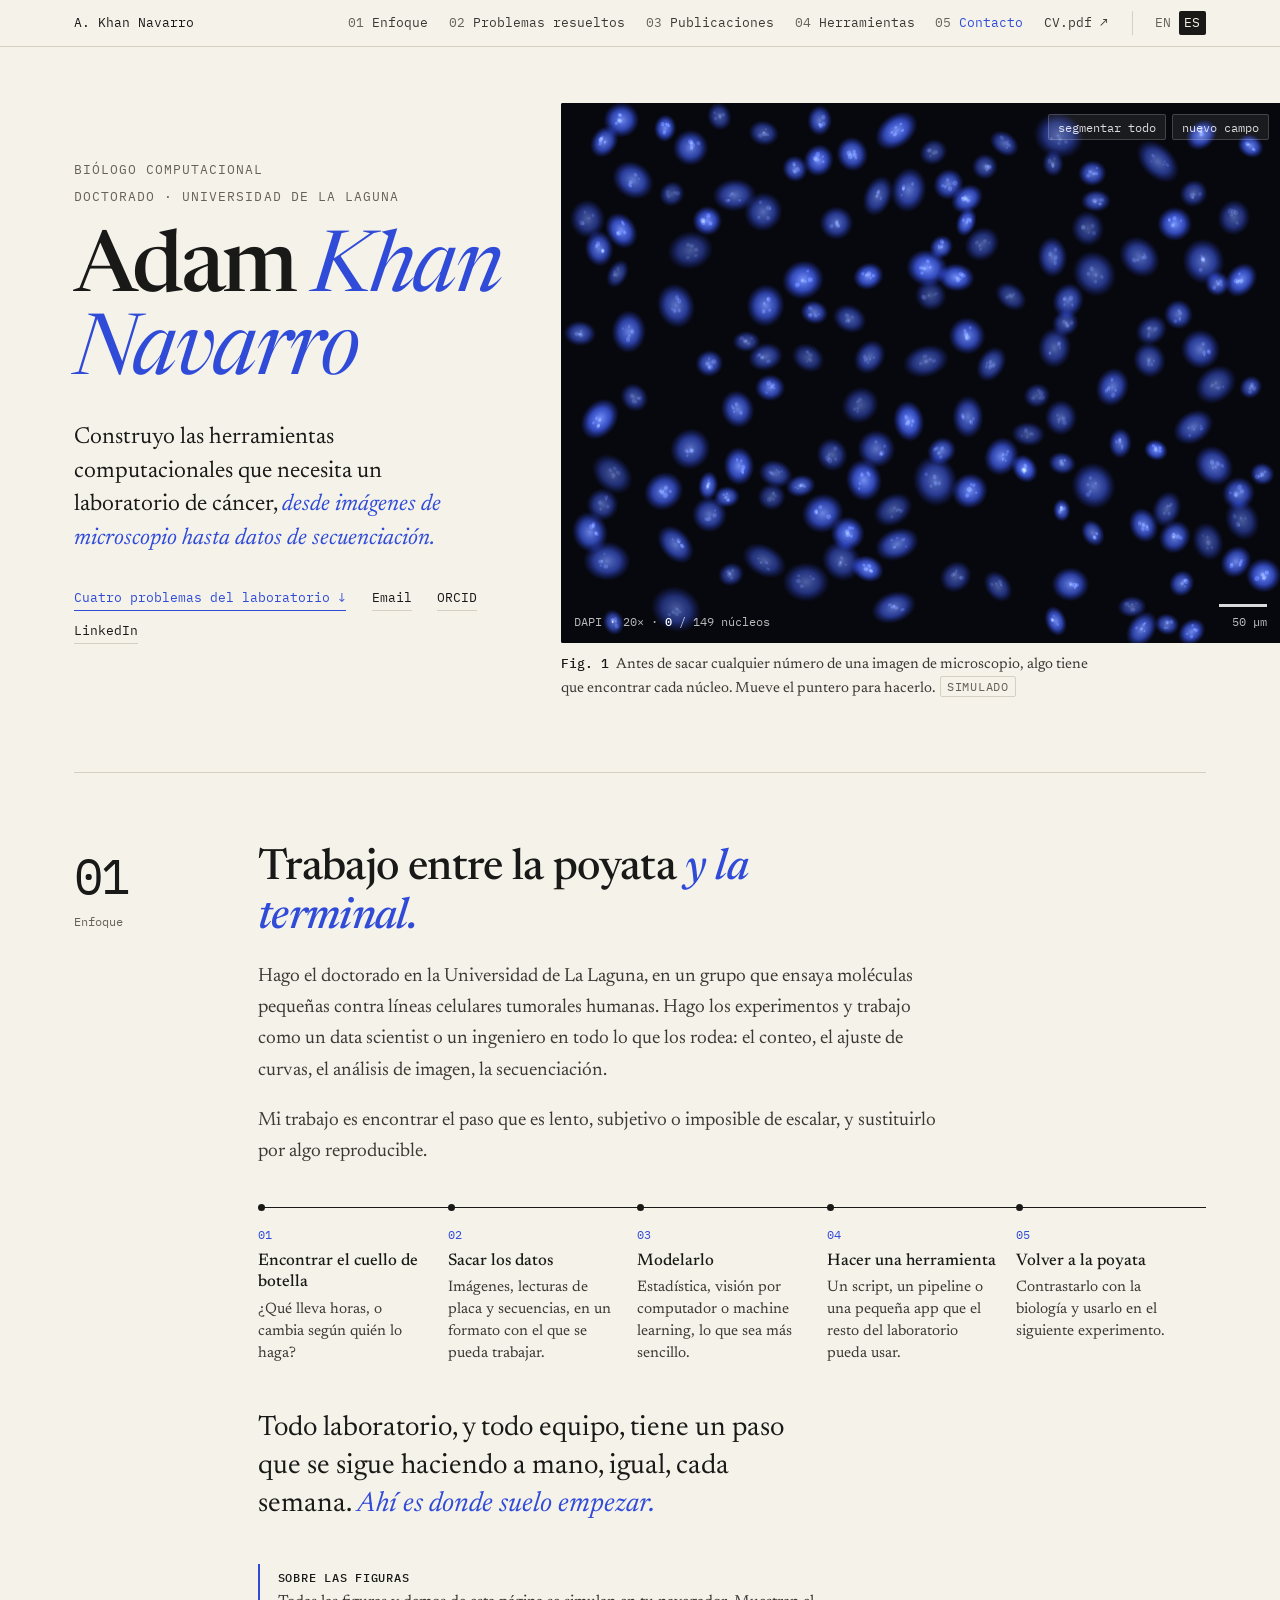
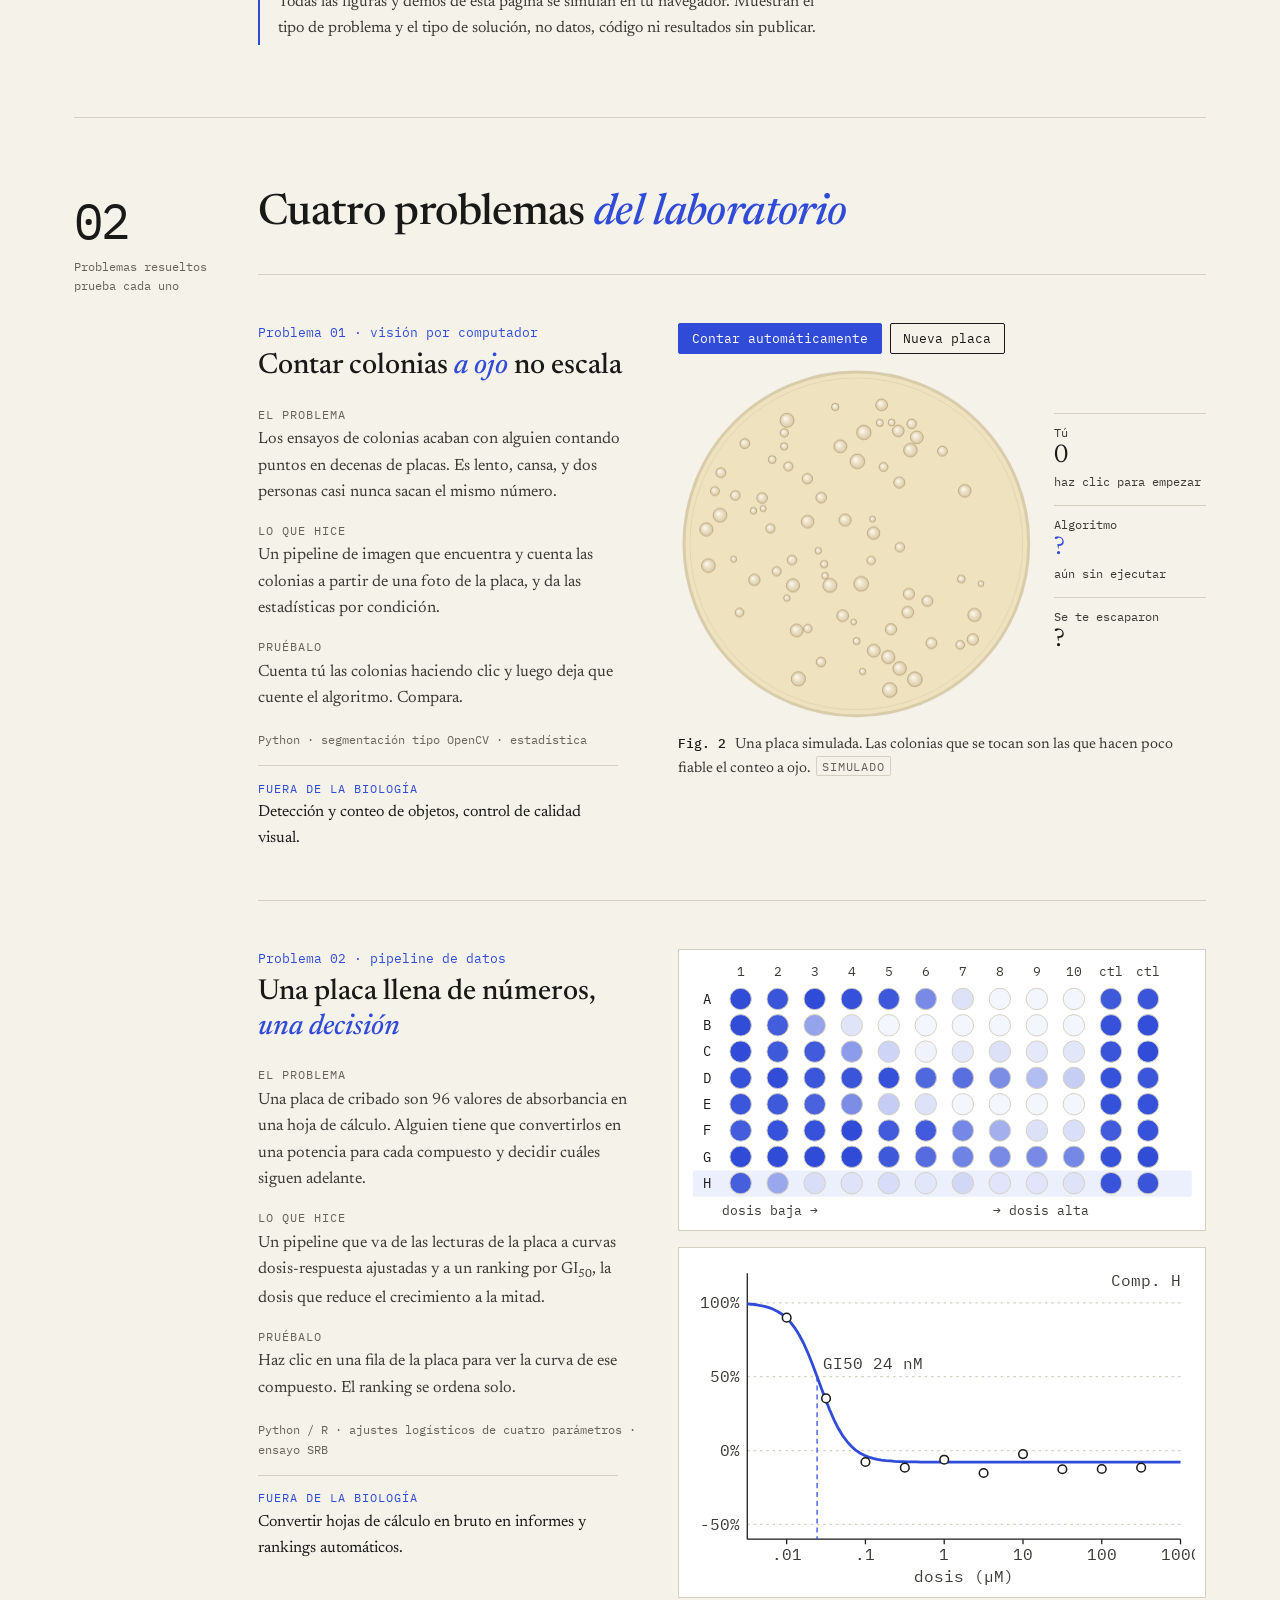
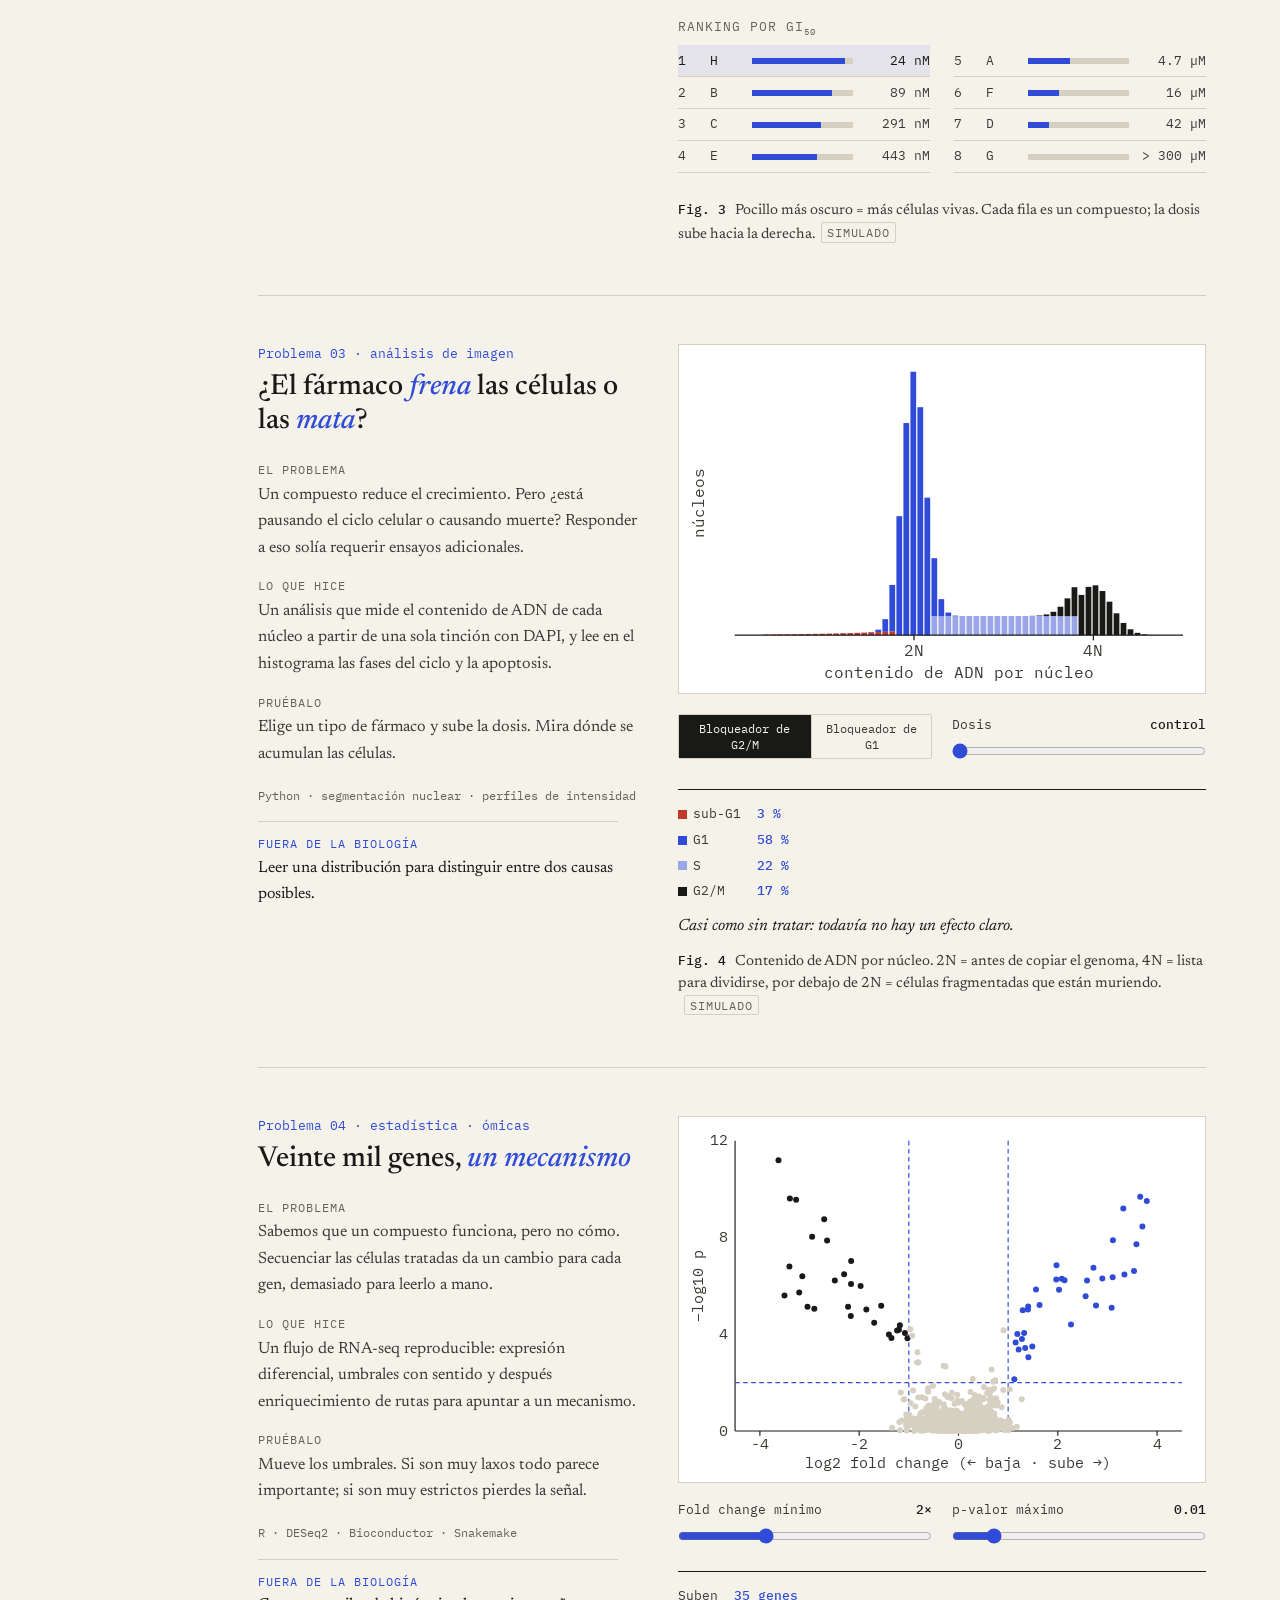
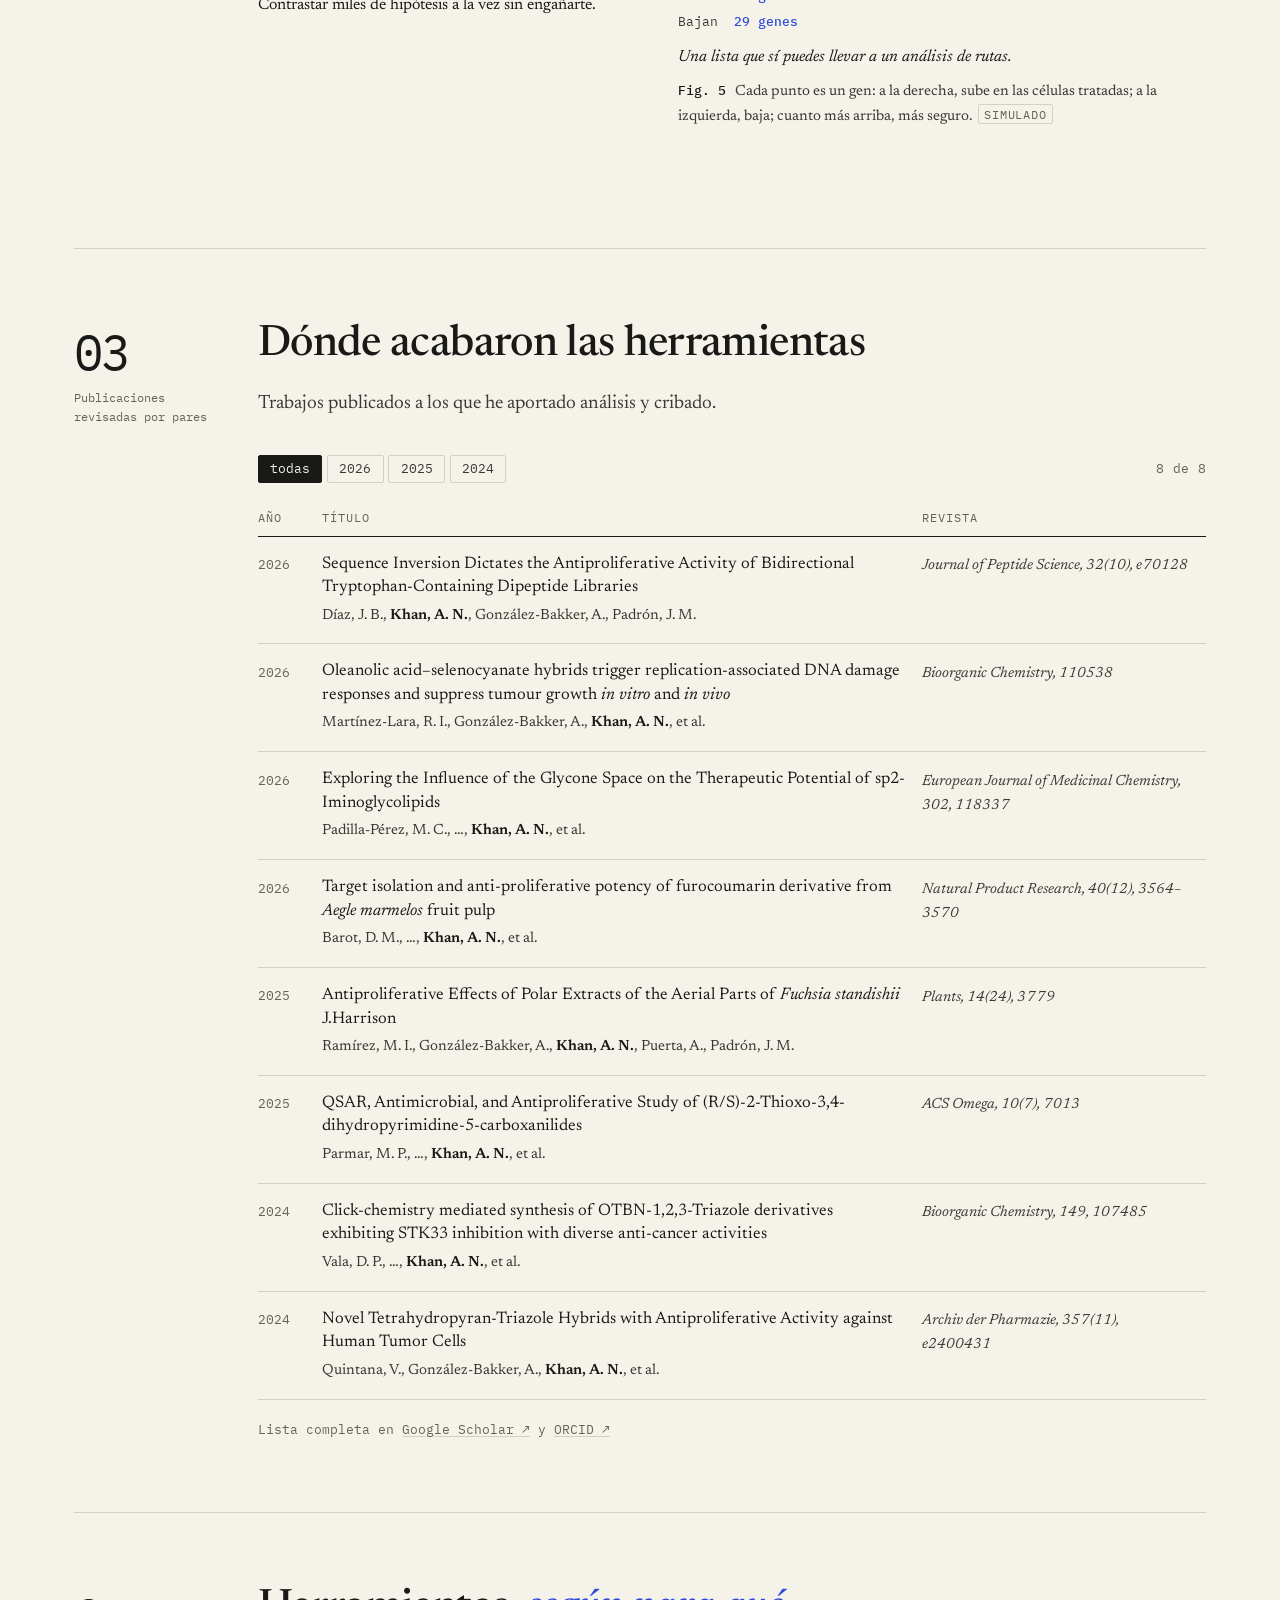
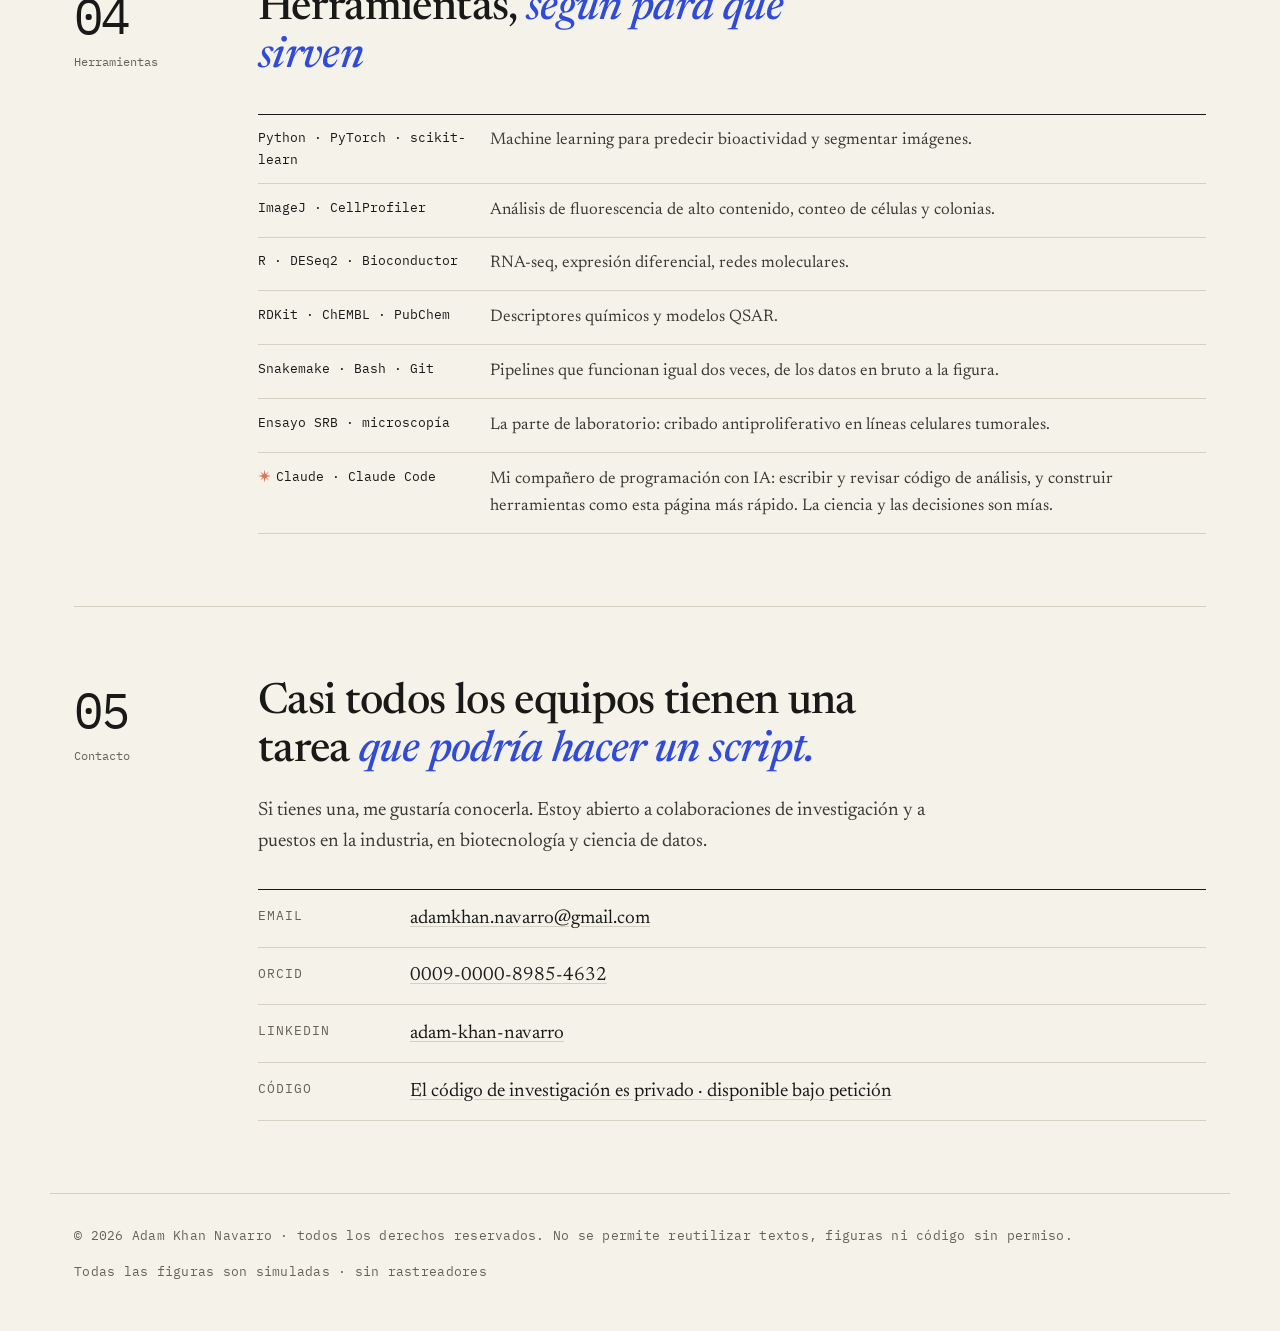
==== es/index.html @ d20e1587 "Add Spanish version with an EN/ES switch Moves the page CSS and JS into assets/ so both languages sh" ====
<!DOCTYPE html>
<html lang="es">
<head>
  <meta charset="UTF-8" />
  <meta name="viewport" content="width=device-width, initial-scale=1.0" />
  <title>Adam Khan Navarro · Biólogo computacional</title>
  <meta name="description" content="Adam Khan Navarro, biólogo computacional y doctorando en la Universidad de La Laguna. Herramientas para el cribado de fármacos contra el cáncer: imagen, dosis-respuesta, ciclo celular y RNA-seq." />
  <link rel="alternate" hreflang="en" href="https://adamkhanbm.github.io/my-cv/">
  <link rel="alternate" hreflang="es" href="https://adamkhanbm.github.io/my-cv/es/">
  <link rel="preconnect" href="https://fonts.googleapis.com">
  <link rel="preconnect" href="https://fonts.gstatic.com" crossorigin>
  <link href="https://fonts.googleapis.com/css2?family=Newsreader:ital,opsz,wght@0,6..72,300..600;1,6..72,300..500&family=IBM+Plex+Mono:wght@400;500&display=swap" rel="stylesheet">

  <link rel="stylesheet" href="../assets/cv.css">
</head>
<body>

<header class="top">
  <div class="top-inner">
    <a class="top-name" href="#">A. Khan Navarro</a>
    <nav class="top-nav" aria-label="Secciones">
      <a href="#approach"><span>01</span> Enfoque</a>
      <a href="#problems"><span>02</span> Problemas resueltos</a>
      <a href="#papers"><span>03</span> Publicaciones</a>
      <a href="#tools"><span>04</span> Herramientas</a>
      <a href="#contact"><span>05</span> Contacto</a>
      <!-- TODO: Adam_Khan_Navarro_CV.pdf is not in the repo yet; this link 404s until it is added. -->
      <a href="../Adam_Khan_Navarro_CV.pdf" target="_blank" rel="noopener">CV.pdf ↗</a>
    </nav>
    <p class="lang" aria-label="Idioma">
      <a href="../" hreflang="en" lang="en">EN</a>
      <a href="./" class="on" aria-current="page">ES</a>
    </p>
  </div>
</header>

<main class="page">

  <!-- ═══ HERO ═══ -->
  <section class="hero" aria-labelledby="name">
    <div>
      <div class="hero-meta">
        <span class="label">Biólogo computacional</span>
        <span class="label">Doctorado · Universidad de La Laguna</span>
      </div>
      <h1 id="name">Adam <em>Khan Navarro</em></h1>
      <p class="hero-claim">
        Construyo las herramientas computacionales que necesita un laboratorio de cáncer,
        <mark>desde imágenes de microscopio hasta datos de secuenciación.</mark>
      </p>
      <div class="hero-links">
        <a class="main" href="#problems">Cuatro problemas del laboratorio ↓</a>
        <a href="mailto:adamkhan.navarro@gmail.com">Email</a>
        <a href="https://orcid.org/0009-0000-8985-4632" target="_blank" rel="noopener">ORCID</a>
        <a href="https://www.linkedin.com/in/adam-khan-navarro-269618347/" target="_blank" rel="noopener">LinkedIn</a>
      </div>
    </div>

    <figure>
      <div class="scope" id="scope">
        <canvas id="scope-canvas" role="img" aria-label="Campo simulado de núcleos celulares fluorescentes. Al mover el puntero se marcan y se cuentan los núcleos que hay debajo."></canvas>
        <div class="scope-tools">
          <button class="chip" type="button" id="seg-all" aria-pressed="false">segmentar todo</button>
          <button class="chip" type="button" id="seg-new">nuevo campo</button>
        </div>
        <div class="scope-hud" aria-live="polite">
          <span>DAPI · 20× · <b id="seg-count">0</b> / <span id="seg-total">0</span> núcleos</span>
          <span class="scope-bar"><i></i>50 µm</span>
        </div>
      </div>
      <figcaption>
        <b>Fig. 1</b> Antes de sacar cualquier número de una imagen de microscopio,
        algo tiene que encontrar cada núcleo. Mueve el puntero para hacerlo.<span class="sim">simulado</span>
      </figcaption>
    </figure>
  </section>

  <!-- ═══ 01 ENFOQUE ═══ -->
  <section class="entry" id="approach" aria-labelledby="approach-h">
    <div class="entry-margin">
      <p class="num">01</p>
      <p class="note">Enfoque</p>
    </div>
    <div>
      <h2 id="approach-h">Trabajo entre la poyata <em>y la terminal.</em></h2>
      <p class="lede">
        Hago el doctorado en la Universidad de La Laguna, en un grupo que ensaya
        moléculas pequeñas contra líneas celulares tumorales humanas. Hago los
        experimentos y trabajo como un data scientist o un ingeniero en todo lo que
        los rodea: el conteo, el ajuste de curvas, el análisis de imagen, la secuenciación.
      </p>
      <p class="lede">
        Mi trabajo es encontrar el paso que es lento, subjetivo o imposible de escalar,
        y sustituirlo por algo reproducible.
      </p>

      <ol class="steps">
        <li><b>Encontrar el cuello de botella</b><span>¿Qué lleva horas, o cambia según quién lo haga?</span></li>
        <li><b>Sacar los datos</b><span>Imágenes, lecturas de placa y secuencias, en un formato con el que se pueda trabajar.</span></li>
        <li><b>Modelarlo</b><span>Estadística, visión por computador o machine learning, lo que sea más sencillo.</span></li>
        <li><b>Hacer una herramienta</b><span>Un script, un pipeline o una pequeña app que el resto del laboratorio pueda usar.</span></li>
        <li><b>Volver a la poyata</b><span>Contrastarlo con la biología y usarlo en el siguiente experimento.</span></li>
      </ol>

      <p class="bridge">
        Todo laboratorio, y todo equipo, tiene un paso que se sigue haciendo a mano,
        igual, cada semana. <em>Ahí es donde suelo empezar.</em>
      </p>

      <p class="note-box">
        <b>Sobre las figuras</b>
        Todas las figuras y demos de esta página se simulan en tu navegador. Muestran
        el tipo de problema y el tipo de solución, no datos, código ni resultados sin publicar.
      </p>
    </div>
  </section>

  <!-- ═══ 02 PROBLEMAS ═══ -->
  <section class="entry" id="problems" aria-labelledby="problems-h">
    <div class="entry-margin">
      <p class="num">02</p>
      <p class="note">Problemas resueltos<br>prueba cada uno</p>
    </div>
    <div>
      <h2 id="problems-h">Cuatro problemas <em>del laboratorio</em></h2>

      <!-- ── P1 · Contar colonias ── -->
      <article class="problem" aria-labelledby="p1-h">
        <div>
          <p class="problem-tag">Problema 01 · visión por computador</p>
          <h3 id="p1-h">Contar colonias <em>a ojo</em> no escala</h3>
          <dl>
            <dt>El problema</dt>
            <dd>Los ensayos de colonias acaban con alguien contando puntos en decenas de placas. Es lento, cansa, y dos personas casi nunca sacan el mismo número.</dd>
            <dt>Lo que hice</dt>
            <dd>Un pipeline de imagen que encuentra y cuenta las colonias a partir de una foto de la placa, y da las estadísticas por condición.</dd>
            <dt>Pruébalo</dt>
            <dd>Cuenta tú las colonias haciendo clic y luego deja que cuente el algoritmo. Compara.</dd>
          </dl>
          <p class="stack">Python · segmentación tipo OpenCV · estadística</p>
          <p class="transfer"><span>Fuera de la biología</span>Detección y conteo de objetos, control de calidad visual.</p>
        </div>
        <figure>
          <div class="demo-bar">
            <button class="btn primary" type="button" id="col-auto">Contar automáticamente</button>
            <button class="btn" type="button" id="col-new">Nueva placa</button>
          </div>
          <div class="plate-wrap">
            <div class="plate"><canvas id="col-canvas" role="img" aria-label="Placa de cultivo simulada con colonias. Haz clic en las colonias para contarlas a mano."></canvas></div>
            <div class="tally" aria-live="polite">
              <div><span>Tú</span><b id="col-you">0</b><span id="col-time">haz clic para empezar</span></div>
              <div class="auto"><span>Algoritmo</span><b id="col-algo">?</b><span id="col-algo-note">aún sin ejecutar</span></div>
              <div><span>Se te escaparon</span><b id="col-miss">?</b><span id="col-miss-note">&nbsp;</span></div>
            </div>
          </div>
          <figcaption><b>Fig. 2</b> Una placa simulada. Las colonias que se tocan son las que hacen poco fiable el conteo a ojo.<span class="sim">simulado</span></figcaption>
        </figure>
      </article>

      <!-- ── P2 · Dosis-respuesta ── -->
      <article class="problem" aria-labelledby="p2-h">
        <div>
          <p class="problem-tag">Problema 02 · pipeline de datos</p>
          <h3 id="p2-h">Una placa llena de números, <em>una decisión</em></h3>
          <dl>
            <dt>El problema</dt>
            <dd>Una placa de cribado son 96 valores de absorbancia en una hoja de cálculo. Alguien tiene que convertirlos en una potencia para cada compuesto y decidir cuáles siguen adelante.</dd>
            <dt>Lo que hice</dt>
            <dd>Un pipeline que va de las lecturas de la placa a curvas dosis-respuesta ajustadas y a un ranking por GI<sub>50</sub>, la dosis que reduce el crecimiento a la mitad.</dd>
            <dt>Pruébalo</dt>
            <dd>Haz clic en una fila de la placa para ver la curva de ese compuesto. El ranking se ordena solo.</dd>
          </dl>
          <p class="stack">Python / R · ajustes logísticos de cuatro parámetros · ensayo SRB</p>
          <p class="transfer"><span>Fuera de la biología</span>Convertir hojas de cálculo en bruto en informes y rankings automáticos.</p>
        </div>
        <figure class="wells-wrap">
          <div class="frame wells">
            <svg id="wells" viewBox="0 0 520 268" role="group" aria-label="Placa simulada de 96 pocillos. Las filas son los compuestos A a H; las columnas van de dosis baja a alta y terminan con dos pocillos control."></svg>
          </div>
          <div class="dr-grid">
            <div class="frame"><svg id="dr" viewBox="0 0 400 260" role="img" aria-label="Curva dosis-respuesta del compuesto seleccionado."></svg></div>
            <div>
              <p class="label" style="margin-bottom:.4rem">Ranking por GI<sub>50</sub></p>
              <ol class="rank" id="rank"></ol>
            </div>
          </div>
          <figcaption><b>Fig. 3</b> Pocillo más oscuro = más células vivas. Cada fila es un compuesto; la dosis sube hacia la derecha.<span class="sim">simulado</span></figcaption>
        </figure>
      </article>

      <!-- ── P3 · Ciclo celular ── -->
      <article class="problem" aria-labelledby="p3-h">
        <div>
          <p class="problem-tag">Problema 03 · análisis de imagen</p>
          <h3 id="p3-h">¿El fármaco <em>frena</em> las células o las <em>mata</em>?</h3>
          <dl>
            <dt>El problema</dt>
            <dd>Un compuesto reduce el crecimiento. Pero ¿está pausando el ciclo celular o causando muerte? Responder a eso solía requerir ensayos adicionales.</dd>
            <dt>Lo que hice</dt>
            <dd>Un análisis que mide el contenido de ADN de cada núcleo a partir de una sola tinción con DAPI, y lee en el histograma las fases del ciclo y la apoptosis.</dd>
            <dt>Pruébalo</dt>
            <dd>Elige un tipo de fármaco y sube la dosis. Mira dónde se acumulan las células.</dd>
          </dl>
          <p class="stack">Python · segmentación nuclear · perfiles de intensidad</p>
          <p class="transfer"><span>Fuera de la biología</span>Leer una distribución para distinguir entre dos causas posibles.</p>
        </div>
        <figure>
          <div class="cc-grid">
            <div class="frame"><svg id="cc" viewBox="0 0 400 260" role="img" aria-label="Histograma del contenido de ADN por núcleo, coloreado por fase del ciclo celular."></svg></div>
            <div class="cc-ctl">
              <div class="seg" role="group" aria-label="Tipo de fármaco">
                <button type="button" data-mech="g2" aria-pressed="true">Bloqueador de G2/M</button>
                <button type="button" data-mech="g1" aria-pressed="false">Bloqueador de G1</button>
              </div>
              <div class="control">
                <label for="cc-dose">Dosis <output id="cc-dose-out" for="cc-dose">control</output></label>
                <input id="cc-dose" type="range" min="0" max="100" step="1" value="0">
              </div>
              <div class="readout" id="cc-read" aria-live="polite"></div>
            </div>
          </div>
          <figcaption><b>Fig. 4</b> Contenido de ADN por núcleo. 2N = antes de copiar el genoma, 4N = lista para dividirse, por debajo de 2N = células fragmentadas que están muriendo.<span class="sim">simulado</span></figcaption>
        </figure>
      </article>

      <!-- ── P4 · RNA-seq ── -->
      <article class="problem" aria-labelledby="p4-h">
        <div>
          <p class="problem-tag">Problema 04 · estadística · ómicas</p>
          <h3 id="p4-h">Veinte mil genes, <em>un mecanismo</em></h3>
          <dl>
            <dt>El problema</dt>
            <dd>Sabemos que un compuesto funciona, pero no cómo. Secuenciar las células tratadas da un cambio para cada gen, demasiado para leerlo a mano.</dd>
            <dt>Lo que hice</dt>
            <dd>Un flujo de RNA-seq reproducible: expresión diferencial, umbrales con sentido y después enriquecimiento de rutas para apuntar a un mecanismo.</dd>
            <dt>Pruébalo</dt>
            <dd>Mueve los umbrales. Si son muy laxos todo parece importante; si son muy estrictos pierdes la señal.</dd>
          </dl>
          <p class="stack">R · DESeq2 · Bioconductor · Snakemake</p>
          <p class="transfer"><span>Fuera de la biología</span>Contrastar miles de hipótesis a la vez sin engañarte.</p>
        </div>
        <figure>
          <div class="frame volcano" id="vo-box">
            <svg id="vo" viewBox="0 0 440 300" role="img" aria-label="Volcano plot de genes simulados: cambio de expresión frente a significación."></svg>
          </div>
          <div class="vo-ctl">
            <div class="control">
              <label for="vo-fc">Fold change mínimo <output id="vo-fc-out" for="vo-fc">2×</output></label>
              <input id="vo-fc" type="range" min="0" max="3" step="0.1" value="1">
            </div>
            <div class="control">
              <label for="vo-p">p-valor máximo <output id="vo-p-out" for="vo-p">0.01</output></label>
              <input id="vo-p" type="range" min="1" max="8" step="0.1" value="2">
            </div>
          </div>
          <div class="readout" id="vo-read" style="margin-top:1rem" aria-live="polite"></div>
          <figcaption><b>Fig. 5</b> Cada punto es un gen: a la derecha, sube en las células tratadas; a la izquierda, baja; cuanto más arriba, más seguro.<span class="sim">simulado</span></figcaption>
        </figure>
      </article>
    </div>
  </section>

  <!-- ═══ 03 PUBLICACIONES ═══ -->
  <section class="entry" id="papers" aria-labelledby="papers-h">
    <div class="entry-margin">
      <p class="num">03</p>
      <p class="note">Publicaciones<br>revisadas por pares</p>
    </div>
    <div>
      <h2 id="papers-h">Dónde acabaron las herramientas</h2>
      <p class="lede">Trabajos publicados a los que he aportado análisis y cribado.</p>
      <div class="pub-head">
        <div class="filters" role="group" aria-label="Filtrar por año">
          <button type="button" data-year="all" aria-pressed="true">todas</button>
          <button type="button" data-year="2026" aria-pressed="false">2026</button>
          <button type="button" data-year="2025" aria-pressed="false">2025</button>
          <button type="button" data-year="2024" aria-pressed="false">2024</button>
        </div>
        <span class="mono" id="pub-shown" aria-live="polite"></span>
      </div>

      <table class="pubs">
        <thead><tr><th>Año</th><th>Título</th><th>Revista</th></tr></thead>
        <tbody>
          <tr data-year="2026">
            <td>2026</td>
            <td><p class="t"><a href="https://doi.org/10.1002/psc.70128" target="_blank" rel="noopener">Sequence Inversion Dictates the Antiproliferative Activity of Bidirectional Tryptophan-Containing Dipeptide Libraries</a></p>
                <p class="a">Díaz, J. B., <b>Khan, A. N.</b>, González-Bakker, A., Padrón, J. M.</p></td>
            <td class="j">Journal of Peptide Science, 32(10), e70128</td>
          </tr>
          <tr data-year="2026">
            <td>2026</td>
            <td><p class="t"><a href="https://doi.org/10.1016/j.bioorg.2026.110538" target="_blank" rel="noopener">Oleanolic acid–selenocyanate hybrids trigger replication-associated DNA damage responses and suppress tumour growth <i>in vitro</i> and <i>in vivo</i></a></p>
                <p class="a">Martínez-Lara, R. I., González-Bakker, A., <b>Khan, A. N.</b>, et al.</p></td>
            <td class="j">Bioorganic Chemistry, 110538</td>
          </tr>
          <tr data-year="2026">
            <td>2026</td>
            <td><p class="t"><a href="https://doi.org/10.1016/j.ejmech.2025.118337" target="_blank" rel="noopener">Exploring the Influence of the Glycone Space on the Therapeutic Potential of sp2-Iminoglycolipids</a></p>
                <p class="a">Padilla-Pérez, M. C., …, <b>Khan, A. N.</b>, et al.</p></td>
            <td class="j">European Journal of Medicinal Chemistry, 302, 118337</td>
          </tr>
          <tr data-year="2026">
            <td>2026</td>
            <td><p class="t"><a href="https://doi.org/10.1080/14786419.2025.2477214" target="_blank" rel="noopener">Target isolation and anti-proliferative potency of furocoumarin derivative from <i>Aegle marmelos</i> fruit pulp</a></p>
                <p class="a">Barot, D. M., …, <b>Khan, A. N.</b>, et al.</p></td>
            <td class="j">Natural Product Research, 40(12), 3564–3570</td>
          </tr>
          <tr data-year="2025">
            <td>2025</td>
            <td><p class="t"><a href="https://doi.org/10.3390/plants14243779" target="_blank" rel="noopener">Antiproliferative Effects of Polar Extracts of the Aerial Parts of <i>Fuchsia standishii</i> J.Harrison</a></p>
                <p class="a">Ramírez, M. I., González-Bakker, A., <b>Khan, A. N.</b>, Puerta, A., Padrón, J. M.</p></td>
            <td class="j">Plants, 14(24), 3779</td>
          </tr>
          <tr data-year="2025">
            <td>2025</td>
            <td><p class="t"><a href="https://doi.org/10.1021/acsomega.4c09899" target="_blank" rel="noopener">QSAR, Antimicrobial, and Antiproliferative Study of (R/S)-2-Thioxo-3,4-dihydropyrimidine-5-carboxanilides</a></p>
                <p class="a">Parmar, M. P., …, <b>Khan, A. N.</b>, et al.</p></td>
            <td class="j">ACS Omega, 10(7), 7013</td>
          </tr>
          <tr data-year="2024">
            <td>2024</td>
            <td><p class="t"><a href="https://doi.org/10.1016/j.bioorg.2024.107485" target="_blank" rel="noopener">Click-chemistry mediated synthesis of OTBN-1,2,3-Triazole derivatives exhibiting STK33 inhibition with diverse anti-cancer activities</a></p>
                <p class="a">Vala, D. P., …, <b>Khan, A. N.</b>, et al.</p></td>
            <td class="j">Bioorganic Chemistry, 149, 107485</td>
          </tr>
          <tr data-year="2024">
            <td>2024</td>
            <td><p class="t"><a href="https://doi.org/10.1002/ardp.202400431" target="_blank" rel="noopener">Novel Tetrahydropyran-Triazole Hybrids with Antiproliferative Activity against Human Tumor Cells</a></p>
                <p class="a">Quintana, V., González-Bakker, A., <b>Khan, A. N.</b>, et al.</p></td>
            <td class="j">Archiv der Pharmazie, 357(11), e2400431</td>
          </tr>
        </tbody>
      </table>
      <p class="pub-more">Lista completa en <a href="https://scholar.google.com/citations?user=bemt14AAAAAJ" target="_blank" rel="noopener">Google Scholar ↗</a> y <a href="https://orcid.org/0009-0000-8985-4632" target="_blank" rel="noopener">ORCID ↗</a></p>
    </div>
  </section>

  <!-- ═══ 04 HERRAMIENTAS ═══ -->
  <section class="entry" id="tools" aria-labelledby="tools-h">
    <div class="entry-margin">
      <p class="num">04</p>
      <p class="note">Herramientas</p>
    </div>
    <div>
      <h2 id="tools-h">Herramientas, <em>según para qué sirven</em></h2>
      <dl class="tools">
        <div><dt>Python · PyTorch · scikit-learn</dt><dd>Machine learning para predecir bioactividad y segmentar imágenes.</dd></div>
        <div><dt>ImageJ · CellProfiler</dt><dd>Análisis de fluorescencia de alto contenido, conteo de células y colonias.</dd></div>
        <div><dt>R · DESeq2 · Bioconductor</dt><dd>RNA-seq, expresión diferencial, redes moleculares.</dd></div>
        <div><dt>RDKit · ChEMBL · PubChem</dt><dd>Descriptores químicos y modelos QSAR.</dd></div>
        <div><dt>Snakemake · Bash · Git</dt><dd>Pipelines que funcionan igual dos veces, de los datos en bruto a la figura.</dd></div>
        <div><dt>Ensayo SRB · microscopía</dt><dd>La parte de laboratorio: cribado antiproliferativo en líneas celulares tumorales.</dd></div>
        <div><dt><span class="spark" aria-hidden="true"></span>Claude · Claude Code</dt><dd>Mi compañero de programación con IA: escribir y revisar código de análisis, y construir herramientas como esta página más rápido. La ciencia y las decisiones son mías.</dd></div>
      </dl>
    </div>
  </section>

  <!-- ═══ 05 CONTACTO ═══ -->
  <section class="entry" id="contact" aria-labelledby="contact-h">
    <div class="entry-margin">
      <p class="num">05</p>
      <p class="note">Contacto</p>
    </div>
    <div>
      <h2 id="contact-h">Casi todos los equipos tienen una tarea <em>que podría hacer un script.</em></h2>
      <p class="lede">
        Si tienes una, me gustaría conocerla. Estoy abierto a colaboraciones de
        investigación y a puestos en la industria, en biotecnología y ciencia de datos.
      </p>
      <ul class="contact-list">
        <li><span>Email</span><a href="mailto:adamkhan.navarro@gmail.com">adamkhan.navarro@gmail.com</a></li>
        <li><span>ORCID</span><a href="https://orcid.org/0009-0000-8985-4632" target="_blank" rel="noopener">0009-0000-8985-4632</a></li>
        <li><span>LinkedIn</span><a href="https://www.linkedin.com/in/adam-khan-navarro-269618347/" target="_blank" rel="noopener">adam-khan-navarro</a></li>
        <li><span>Código</span><a href="mailto:adamkhan.navarro@gmail.com?subject=Solicitud%20de%20c%C3%B3digo">El código de investigación es privado · disponible bajo petición</a></li>
      </ul>
    </div>
  </section>

</main>

<footer>
  <span class="mono">© 2026 Adam Khan Navarro · todos los derechos reservados. No se permite reutilizar textos, figuras ni código sin permiso.</span>
  <span class="mono">Todas las figuras son simuladas · sin rastreadores</span>
</footer>

<script src="../assets/cv.js"></script>

</body>
</html>
---- assets/cv.css ----
*, *::before, *::after { box-sizing: border-box; margin: 0; padding: 0; }

/* ─── TOKENS ───
   Paper and ink, one accent: the blue of a DAPI channel. */
:root {
  --paper: #f5f2ea;
  --paper-2: #ece7db;
  --ink: #191917;
  /* Secondary inks kept dark enough for long reading: ink-2 ≈ 10:1,
     ink-3 ≈ 5.5:1 on the paper colour. */
  --ink-2: #3b3934;
  --ink-3: #66625a;
  --claude: #d97757;
  --rule: #d6d0c2;
  --dapi: #2f4bd8;
  --dapi-soft: rgba(47,75,216,.09);
  --scope: #07080d;           /* the microscope's black, only inside figures */
  --agar: #efe3bf;

  --serif: 'Newsreader', Georgia, 'Times New Roman', serif;
  --mono: 'IBM Plex Mono', ui-monospace, Menlo, monospace;

  --margin-col: 9rem;
  --measure: 62ch;
}

html { scroll-behavior: smooth; }
@media (prefers-reduced-motion: reduce) { html { scroll-behavior: auto; } }

body {
  font-family: var(--serif);
  font-size: 1.2rem;
  line-height: 1.62;
  font-weight: 400;
  background: var(--paper);
  color: var(--ink);
  overflow-x: clip;   /* 100vw in the hero bleed includes the scrollbar */
  -webkit-font-smoothing: antialiased;
}
a { color: inherit; text-decoration-color: var(--rule); text-underline-offset: .18em; }
a:hover { color: var(--dapi); text-decoration-color: currentColor; }
:focus-visible { outline: 2px solid var(--dapi); outline-offset: 3px; }
sub { font-size: .7em; }

.mono, .label {
  font-family: var(--mono);
  font-size: .8rem;
  letter-spacing: .02em;
  color: var(--ink-3);
}
.label { text-transform: uppercase; letter-spacing: .08em; }

/* ─── TOP BAR ─── */
.top {
  position: sticky; top: 0; z-index: 50;
  background: color-mix(in srgb, var(--paper) 92%, transparent);
  backdrop-filter: blur(6px);
  border-bottom: 1px solid var(--rule);
}
.top-inner {
  max-width: 1180px; margin: 0 auto;
  padding: .7rem 1.5rem;
  display: flex; align-items: center; gap: 1.5rem;
}
.top-name { font-family: var(--mono); font-size: .8rem; text-decoration: none; color: var(--ink); white-space: nowrap; }
.top-nav { display: flex; gap: 1.3rem; margin-left: auto; min-width: 0; overflow-x: auto; scrollbar-width: none; }
.top-nav::-webkit-scrollbar { display: none; }
.top-nav a { font-family: var(--mono); font-size: .8rem; color: var(--ink-2); text-decoration: none; white-space: nowrap; }
.top-nav a:hover, .top-nav a[aria-current="true"] { color: var(--dapi); }
.top-nav a span { color: var(--ink-3); }

/* Language switch: outside the scrolling nav so it stays visible on phones. */
.lang {
  flex-shrink: 0; display: flex; gap: .15rem;
  padding-left: 1rem; border-left: 1px solid var(--rule);
  font-family: var(--mono); font-size: .8rem;
}
.lang a { padding: .1rem .35rem; border-radius: 2px; color: var(--ink-3); text-decoration: none; }
.lang a:hover { color: var(--dapi); }
.lang a.on { background: var(--ink); color: var(--paper); }

/* ─── PAGE GRID ───
   A notebook page: a narrow margin column for entry numbers and notes,
   and the main column for the text. */
.page { max-width: 1180px; margin: 0 auto; padding: 0 1.5rem; }
.entry {
  display: grid;
  grid-template-columns: var(--margin-col) minmax(0, 1fr);
  column-gap: 2.5rem;
  padding: 4.5rem 0;
  border-top: 1px solid var(--rule);
}
.entry-margin { padding-top: .45rem; }
.entry-margin .num {
  font-family: var(--mono);
  font-size: clamp(2.2rem, 1.6rem + 1.8vw, 3.2rem);
  line-height: 1;
  letter-spacing: -.04em;
  color: var(--ink);
}
.entry-margin .note { margin-top: .7rem; font-family: var(--mono); font-size: .78rem; line-height: 1.5; color: var(--ink-3); }
h2 {
  font-weight: 500;
  font-size: clamp(1.8rem, 1.2rem + 1.9vw, 2.7rem);
  line-height: 1.12;
  letter-spacing: -.015em;
  max-width: 24ch;
}
h2 em, h3 em { font-style: italic; color: var(--dapi); }
.lede { margin-top: 1.2rem; max-width: var(--measure); color: var(--ink-2); }

/* ─── HERO ─── */
.hero {
  display: grid;
  grid-template-columns: minmax(0, .85fr) minmax(0, 1.25fr);
  gap: 3rem;
  align-items: center;
  padding: 3.5rem 0 4.5rem;
}
/* The microscope field runs off the right edge of the page, like a cover photo. */
.hero .scope {
  margin-right: calc(-1 * (max(0px, (100vw - 1180px) / 2) + 1.5rem));
  border-radius: 2px 0 0 2px;
}
.hero-meta { display: flex; flex-wrap: wrap; gap: .4rem 1.2rem; }
.hero h1 {
  margin-top: 1.4rem;
  font-weight: 500;
  font-size: clamp(2.9rem, 1.6rem + 4.6vw, 5.4rem);
  line-height: .98;
  letter-spacing: -.03em;
}
.hero h1 em { font-style: italic; font-weight: 400; color: var(--dapi); }
.hero-claim {
  margin-top: 1.6rem;
  font-size: clamp(1.2rem, 1.05rem + .5vw, 1.45rem);
  line-height: 1.45;
  max-width: 32ch;
}
.hero-claim mark { background: none; color: var(--dapi); font-style: italic; }
.hero-links { margin-top: 2rem; display: flex; flex-wrap: wrap; gap: .6rem 1.6rem; font-family: var(--mono); font-size: .8rem; }
.hero-links a { text-decoration: none; border-bottom: 1px solid var(--rule); padding-bottom: .1rem; }
.hero-links a:hover { border-color: var(--dapi); }
.hero-links .main { color: var(--dapi); border-color: var(--dapi); }

/* ─── FIGURES ─── */
figure { margin: 0; }
.scope {
  position: relative;
  background: var(--scope);
  border-radius: 2px;
  overflow: hidden;
  aspect-ratio: 4 / 3;
  touch-action: pan-y;
}
.scope canvas { display: block; width: 100%; height: 100%; cursor: crosshair; }
.scope-hud {
  position: absolute; left: .8rem; right: .8rem; bottom: .7rem;
  display: flex; justify-content: space-between; align-items: end; gap: 1rem;
  font-family: var(--mono); font-size: .78rem; color: rgba(255,255,255,.72);
  pointer-events: none;
}
.scope-hud b { color: #fff; font-weight: 500; }
.scope-bar { display: flex; flex-direction: column; align-items: flex-end; gap: .25rem; }
.scope-bar i { display: block; width: 48px; height: 3px; background: rgba(255,255,255,.85); }
.scope-tools { position: absolute; top: .7rem; right: .7rem; display: flex; gap: .4rem; }
.chip {
  font-family: var(--mono); font-size: .78rem;
  background: rgba(255,255,255,.08); color: rgba(255,255,255,.85);
  border: 1px solid rgba(255,255,255,.18);
  padding: .25rem .55rem; border-radius: 2px; cursor: pointer;
}
.chip:hover, .chip[aria-pressed="true"] { background: rgba(255,255,255,.18); color: #fff; }
figcaption { margin-top: .7rem; font-size: .92rem; line-height: 1.5; color: var(--ink-2); max-width: 60ch; }
figcaption b { font-family: var(--mono); font-size: .8rem; font-weight: 500; color: var(--ink); margin-right: .35rem; }
.sim {
  display: inline-block; margin-left: .35rem;
  font-family: var(--mono); font-size: .78rem; letter-spacing: .06em; text-transform: uppercase;
  color: var(--ink-3); border: 1px solid var(--rule); padding: 0 .35rem; border-radius: 2px;
  vertical-align: .1em;
}

/* Light figure frame and controls shared by the problem demos */
.frame { background: #fff; border: 1px solid var(--rule); padding: .6rem; }
.frame svg { display: block; width: 100%; height: auto; font-family: var(--mono); }
.frame text { font-size: 13px; fill: var(--ink-2); }
.axis, .tick { stroke: var(--ink); stroke-width: 1; }
.grid { stroke: var(--rule); stroke-width: 1; stroke-dasharray: 2 3; }
.btn {
  font-family: var(--mono); font-size: .8rem;
  background: none; border: 1px solid var(--ink); color: var(--ink);
  padding: .4rem .8rem; border-radius: 2px; cursor: pointer;
}
.btn:hover { background: var(--ink); color: var(--paper); }
.btn.primary { background: var(--dapi); border-color: var(--dapi); color: #fff; }
.btn.primary:hover { background: #2238ad; }
.seg { display: inline-flex; border: 1px solid var(--rule); border-radius: 2px; }
.seg button {
  font-family: var(--mono); font-size: .78rem;
  background: none; border: 0; color: var(--ink-2);
  padding: .35rem .7rem; cursor: pointer;
}
.seg button + button { border-left: 1px solid var(--rule); }
.seg button[aria-pressed="true"] { background: var(--ink); color: var(--paper); }
.control label { display: flex; justify-content: space-between; gap: 1rem; font-family: var(--mono); font-size: .82rem; color: var(--ink-2); }
.control output { color: var(--ink); font-weight: 500; }
input[type="range"] { width: 100%; margin-top: .5rem; accent-color: var(--dapi); }
.readout {
  border-top: 1px solid var(--ink);
  padding-top: .9rem;
  font-family: var(--mono); font-size: .8rem; color: var(--ink-2);
  display: grid; grid-template-columns: auto 1fr; gap: .3rem 1rem;
}
.readout b { color: var(--dapi); font-weight: 500; }
.verdict { grid-column: 1 / -1; margin-top: .4rem; font-family: var(--serif); font-size: 1.02rem; font-style: italic; color: var(--ink); }

/* ─── 01 APPROACH ─── */
.steps {
  margin-top: 2.5rem;
  list-style: none;
  display: grid; grid-template-columns: repeat(5, minmax(0, 1fr));
  border-top: 1px solid var(--ink);
  counter-reset: step;
}
.steps li { padding: 1rem 1.2rem 0 0; position: relative; }
.steps li::before {
  counter-increment: step;
  content: counter(step, decimal-leading-zero);
  display: block; font-family: var(--mono); font-size: .78rem; color: var(--dapi);
  margin-bottom: .4rem;
}
.steps li::after {
  content: ''; position: absolute; top: -4px; left: 0;
  width: 7px; height: 7px; border-radius: 50%; background: var(--ink);
}
.steps b { display: block; font-weight: 500; font-size: 1.05rem; line-height: 1.3; }
.steps span { display: block; margin-top: .3rem; font-size: .95rem; line-height: 1.45; color: var(--ink-2); }
.bridge {
  margin-top: 2.8rem; max-width: 34ch;
  font-size: clamp(1.35rem, 1.1rem + .9vw, 1.75rem);
  line-height: 1.35;
}
.bridge em { color: var(--dapi); }
.note-box {
  margin-top: 2.5rem; max-width: var(--measure);
  border-left: 2px solid var(--dapi); padding: .2rem 0 .2rem 1.1rem;
  font-size: 1rem; color: var(--ink-2);
}
.note-box b { font-family: var(--mono); font-size: .78rem; font-weight: 500; letter-spacing: .06em; text-transform: uppercase; color: var(--ink); display: block; margin-bottom: .2rem; }

/* ─── 02 PROBLEMS ─── */
.problem {
  padding: 3rem 0;
  border-top: 1px solid var(--rule);
  display: grid;
  grid-template-columns: minmax(0, .9fr) minmax(0, 1.25fr);
  gap: 2.5rem;
  align-items: start;
}
.problem:first-of-type { margin-top: 2.2rem; }
.problem-tag { font-family: var(--mono); font-size: .8rem; color: var(--dapi); }
.problem h3 { margin-top: .4rem; font-weight: 500; font-size: clamp(1.35rem, 1.1rem + .9vw, 1.8rem); line-height: 1.2; }
.problem dl { margin-top: 1.2rem; }
.problem dt { margin-top: .9rem; font-family: var(--mono); font-size: .78rem; letter-spacing: .08em; text-transform: uppercase; color: var(--ink-3); }
.problem dd { margin-top: .15rem; font-size: 1.02rem; color: var(--ink-2); }
.problem .stack { margin-top: 1.1rem; font-family: var(--mono); font-size: .78rem; color: var(--ink-3); }
.transfer {
  margin-top: 1rem; padding-top: .7rem; max-width: 40ch;
  border-top: 1px solid var(--rule);
  font-size: 1rem; color: var(--ink);
}
.transfer span {
  display: block; margin-bottom: .15rem;
  font-family: var(--mono); font-size: .78rem; letter-spacing: .08em; text-transform: uppercase;
  color: var(--dapi);
}
.demo-bar { display: flex; flex-wrap: wrap; gap: .5rem; align-items: center; margin-bottom: .7rem; }
.demo-bar .mono { margin-left: auto; }

/* P1 · colonies */
.plate-wrap { display: grid; grid-template-columns: minmax(0, 1fr) 9.5rem; gap: 1.2rem; align-items: center; }
.plate { aspect-ratio: 1; width: 100%; max-width: 380px; }
.plate canvas { display: block; width: 100%; height: 100%; cursor: pointer; touch-action: manipulation; }
.tally { font-family: var(--mono); font-size: .78rem; color: var(--ink-2); display: grid; gap: .9rem; }
.tally div { border-top: 1px solid var(--rule); padding-top: .5rem; }
.tally b { display: block; font-size: 1.6rem; font-weight: 400; font-family: var(--serif); color: var(--ink); line-height: 1.1; }
.tally .auto b { color: var(--dapi); }

/* P2 · 96-well plate */
.wells-wrap { display: grid; gap: 1rem; }
.wells svg .well { cursor: pointer; stroke: var(--rule); stroke-width: 1; }
.wells svg .row-hit { fill: transparent; cursor: pointer; }
.wells svg .row-on { fill: var(--dapi-soft); }
.wells svg .row-label { font-size: 14px; fill: var(--ink); }
.dr-grid { display: grid; grid-template-columns: minmax(0, 1fr); gap: 1.2rem; }
.rank { columns: 2; column-gap: 1.5rem; }
.rank li { break-inside: avoid; }
.curve { fill: none; stroke: var(--dapi); stroke-width: 2.2; }
.pt { fill: #fff; stroke: var(--ink); stroke-width: 1.2; }
.gi-line { stroke: var(--dapi); stroke-width: 1; stroke-dasharray: 4 3; }
.rank { list-style: none; font-family: var(--mono); font-size: .8rem; }
.rank li { border-bottom: 1px solid var(--rule); }
.rank button {
  width: 100%; display: grid; grid-template-columns: 1.6rem 2.2rem minmax(0, 1fr) 4.4rem; gap: .4rem; align-items: center;
  background: none; border: 0; padding: .32rem 0; cursor: pointer; text-align: left;
  font: inherit; color: var(--ink-2);
}
.rank button[aria-pressed="true"] { color: var(--ink); background: var(--dapi-soft); }
.rank .bar { height: 6px; background: var(--rule); position: relative; }
.rank .bar i { position: absolute; inset: 0 auto 0 0; background: var(--dapi); }
.rank .v { text-align: right; }

/* P3 · cell cycle */
.cc-grid { display: grid; grid-template-columns: minmax(0, 1fr); gap: 1.2rem; }
.cc-ctl { grid-template-columns: minmax(0, 1fr) minmax(0, 1fr); align-items: start; }
.cc-ctl .readout { grid-column: 1 / -1; }
.cc-ctl { display: grid; gap: 1.2rem; }
.phase-key { display: inline-block; width: .7em; height: .7em; margin-right: .35rem; vertical-align: -.05em; }

/* P4 · volcano */
.volcano { position: relative; }
.volcano circle { transition: fill .15s; }
.tip {
  position: absolute; pointer-events: none;
  background: var(--ink); color: var(--paper);
  font-family: var(--mono); font-size: .78rem; line-height: 1.4;
  padding: .3rem .5rem; border-radius: 2px; white-space: nowrap;
  transform: translate(-50%, calc(-100% - 10px));
}
.vo-ctl { margin-top: 1rem; display: grid; grid-template-columns: 1fr 1fr; gap: 1.2rem; }

/* ─── PUBLICATIONS ─── */
.pub-head { margin-top: 2.2rem; display: flex; flex-wrap: wrap; justify-content: space-between; align-items: center; gap: 1rem; }
.filters { display: flex; gap: .3rem; flex-wrap: wrap; }
.filters button {
  font-family: var(--mono); font-size: .8rem;
  background: none; border: 1px solid var(--rule); color: var(--ink-2);
  padding: .3rem .7rem; border-radius: 2px; cursor: pointer;
}
.filters button[aria-pressed="true"] { background: var(--ink); border-color: var(--ink); color: var(--paper); }
.pubs { width: 100%; margin-top: 1rem; border-collapse: collapse; }
.pubs th { text-align: left; font-family: var(--mono); font-weight: 400; font-size: .78rem; text-transform: uppercase; letter-spacing: .08em; color: var(--ink-3); padding: .5rem 1rem .5rem 0; border-bottom: 1px solid var(--ink); }
.pubs td { vertical-align: top; padding: 1rem 1rem 1rem 0; border-bottom: 1px solid var(--rule); }
.pubs td:first-child { font-family: var(--mono); font-size: .8rem; color: var(--ink-3); width: 4rem; padding-top: 1.15rem; }
.pubs .t { font-size: 1.05rem; line-height: 1.4; }
.pubs .t a { text-decoration: none; }
.pubs .t a:hover { text-decoration: underline; }
.pubs .a { margin-top: .25rem; font-size: .92rem; color: var(--ink-2); }
.pubs .a b { font-weight: 600; color: var(--ink); }
.pubs .j { font-style: italic; font-size: .92rem; color: var(--ink-2); width: 30%; padding-top: 1.1rem; }
.pubs tr[hidden] { display: none; }
.pub-more { margin-top: 1.2rem; font-family: var(--mono); font-size: .82rem; color: var(--ink-3); }

/* ─── TOOLS ─── */
.tools { margin-top: 2rem; border-top: 1px solid var(--ink); }
.tools div { display: grid; grid-template-columns: 13rem minmax(0, 1fr); gap: 1.5rem; padding: .8rem 0; border-bottom: 1px solid var(--rule); }
.tools dt { font-family: var(--mono); font-size: .82rem; }
.tools dd { color: var(--ink-2); font-size: 1.05rem; }

/* A hand-drawn eight-point spark in Claude's orange, not the official mark. */
.spark {
  display: inline-block; width: 1em; height: 1em; margin-right: .4em; vertical-align: -.15em;
  background: var(--claude);
  clip-path: polygon(50% 0, 57% 36%, 85% 15%, 64% 43%, 100% 50%, 64% 57%, 85% 85%, 57% 64%,
                     50% 100%, 43% 64%, 15% 85%, 36% 57%, 0 50%, 36% 43%, 15% 15%, 43% 36%);
}

/* ─── CONTACT ─── */
.contact-list { margin-top: 2rem; list-style: none; border-top: 1px solid var(--ink); }
.contact-list li { display: grid; grid-template-columns: 8rem minmax(0, 1fr); gap: 1.5rem; padding: .8rem 0; border-bottom: 1px solid var(--rule); }
.contact-list span { font-family: var(--mono); font-size: .8rem; color: var(--ink-3); text-transform: uppercase; letter-spacing: .08em; padding-top: .2rem; }

footer { max-width: 1180px; margin: 0 auto; padding: 2rem 1.5rem 3rem; display: flex; flex-wrap: wrap; justify-content: space-between; gap: 1rem; border-top: 1px solid var(--rule); }

/* ─── RESPONSIVE ─── */
@media (max-width: 980px) {
  .problem { grid-template-columns: 1fr; gap: 1.6rem; }
  .steps { grid-template-columns: repeat(auto-fit, minmax(150px, 1fr)); row-gap: 1.6rem; }
}
@media (max-width: 900px) {
  .hero { grid-template-columns: 1fr; gap: 2.2rem; padding-top: 2.2rem; }
  .hero .scope { margin: 0 -1.5rem; border-radius: 0; }
  .hero figcaption { margin-top: .9rem; }
  .entry { grid-template-columns: 1fr; padding: 3.2rem 0; }
  .entry-margin { display: flex; gap: 1rem; align-items: baseline; margin-bottom: 1rem; padding-top: 0; }
  .entry-margin .note { margin-top: 0; }
}
@media (max-width: 600px) {
  body { font-size: 1.05rem; }
  .top-name { display: none; }
  .top-nav { margin-left: 0; }
  .plate-wrap, .vo-ctl, .cc-ctl { grid-template-columns: 1fr; }
  .rank { columns: 1; }
  .tally { grid-template-columns: 1fr 1fr 1fr; gap: .6rem; }
  .tally b { font-size: 1.3rem; }
  .tools div, .contact-list li { grid-template-columns: 1fr; gap: .1rem; }
  .pubs thead { display: none; }
  .pubs tr { display: grid; grid-template-columns: 3.2rem minmax(0, 1fr); border-bottom: 1px solid var(--rule); padding: .8rem 0; }
  .pubs td { border: 0; padding: 0; }
  .pubs td:first-child { padding-top: .2rem; width: auto; }
  .pubs .j { grid-column: 2; width: auto; padding-top: .35rem; }
}
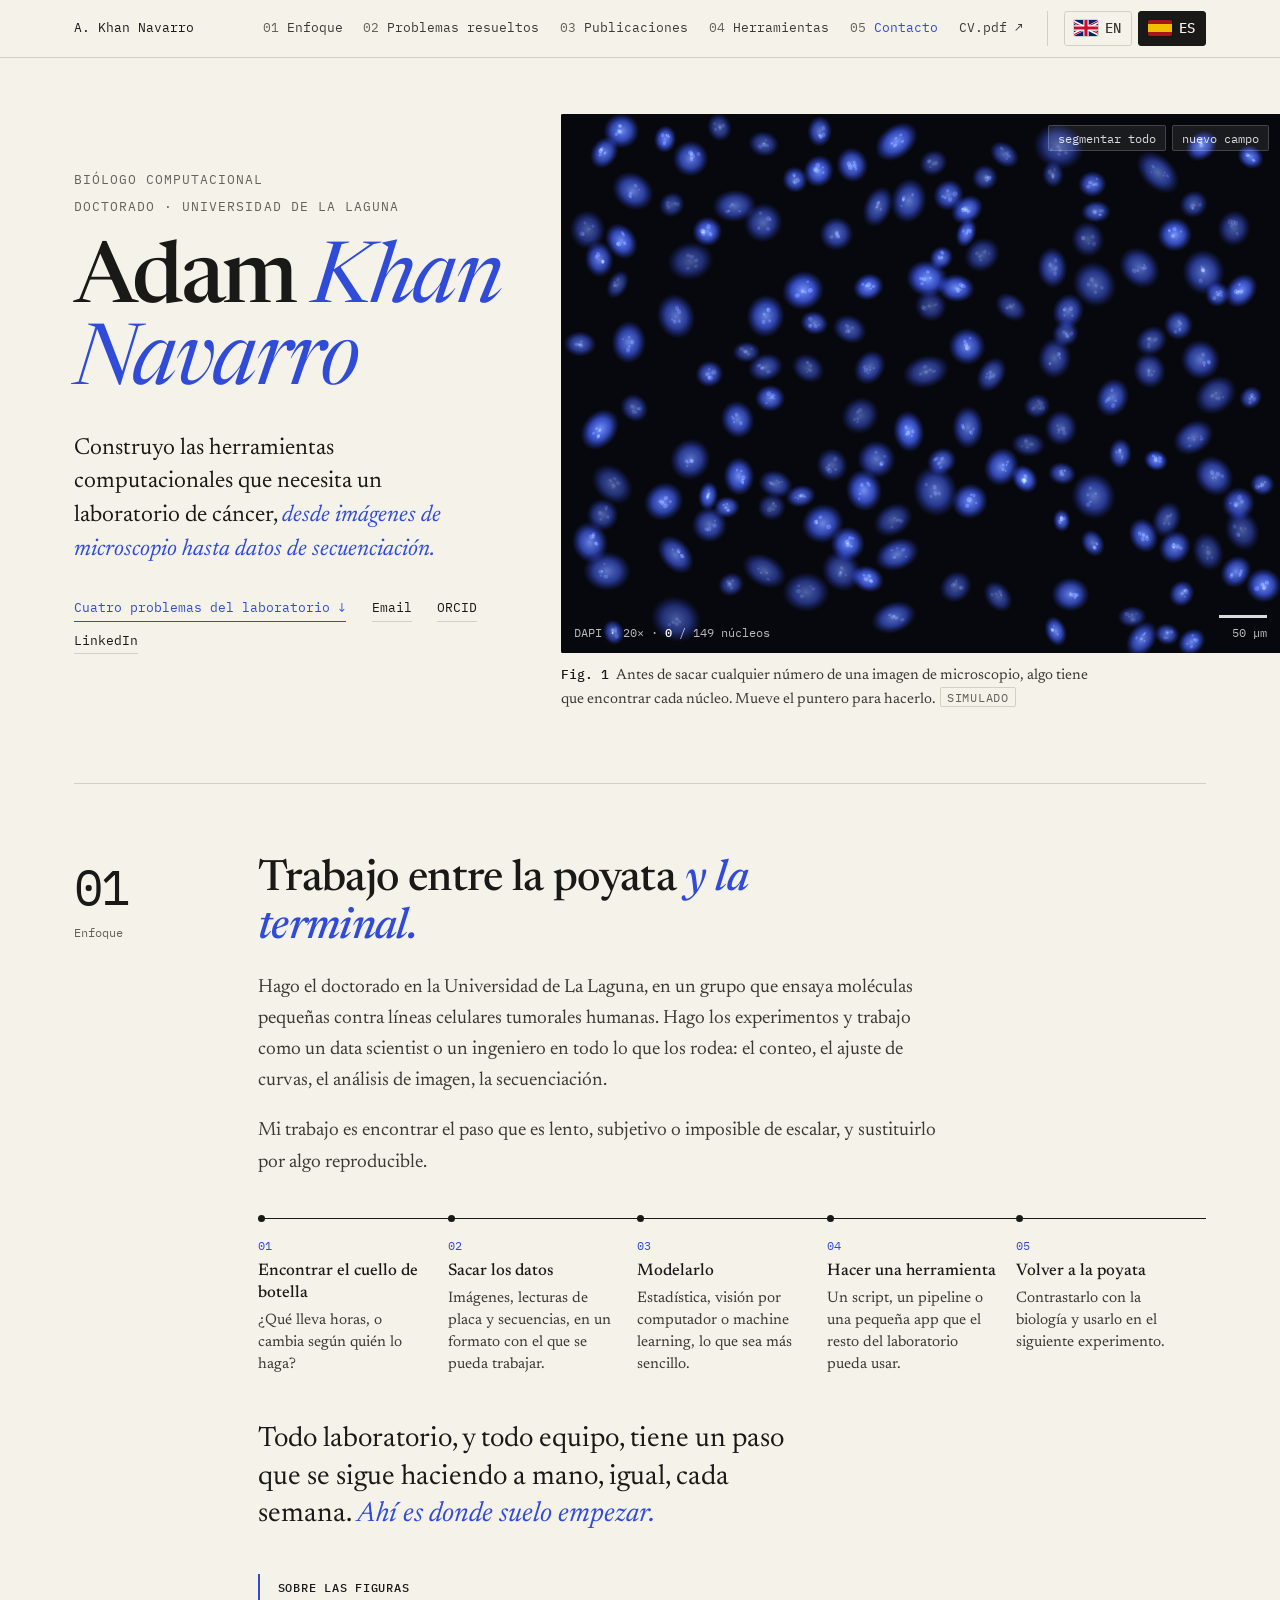
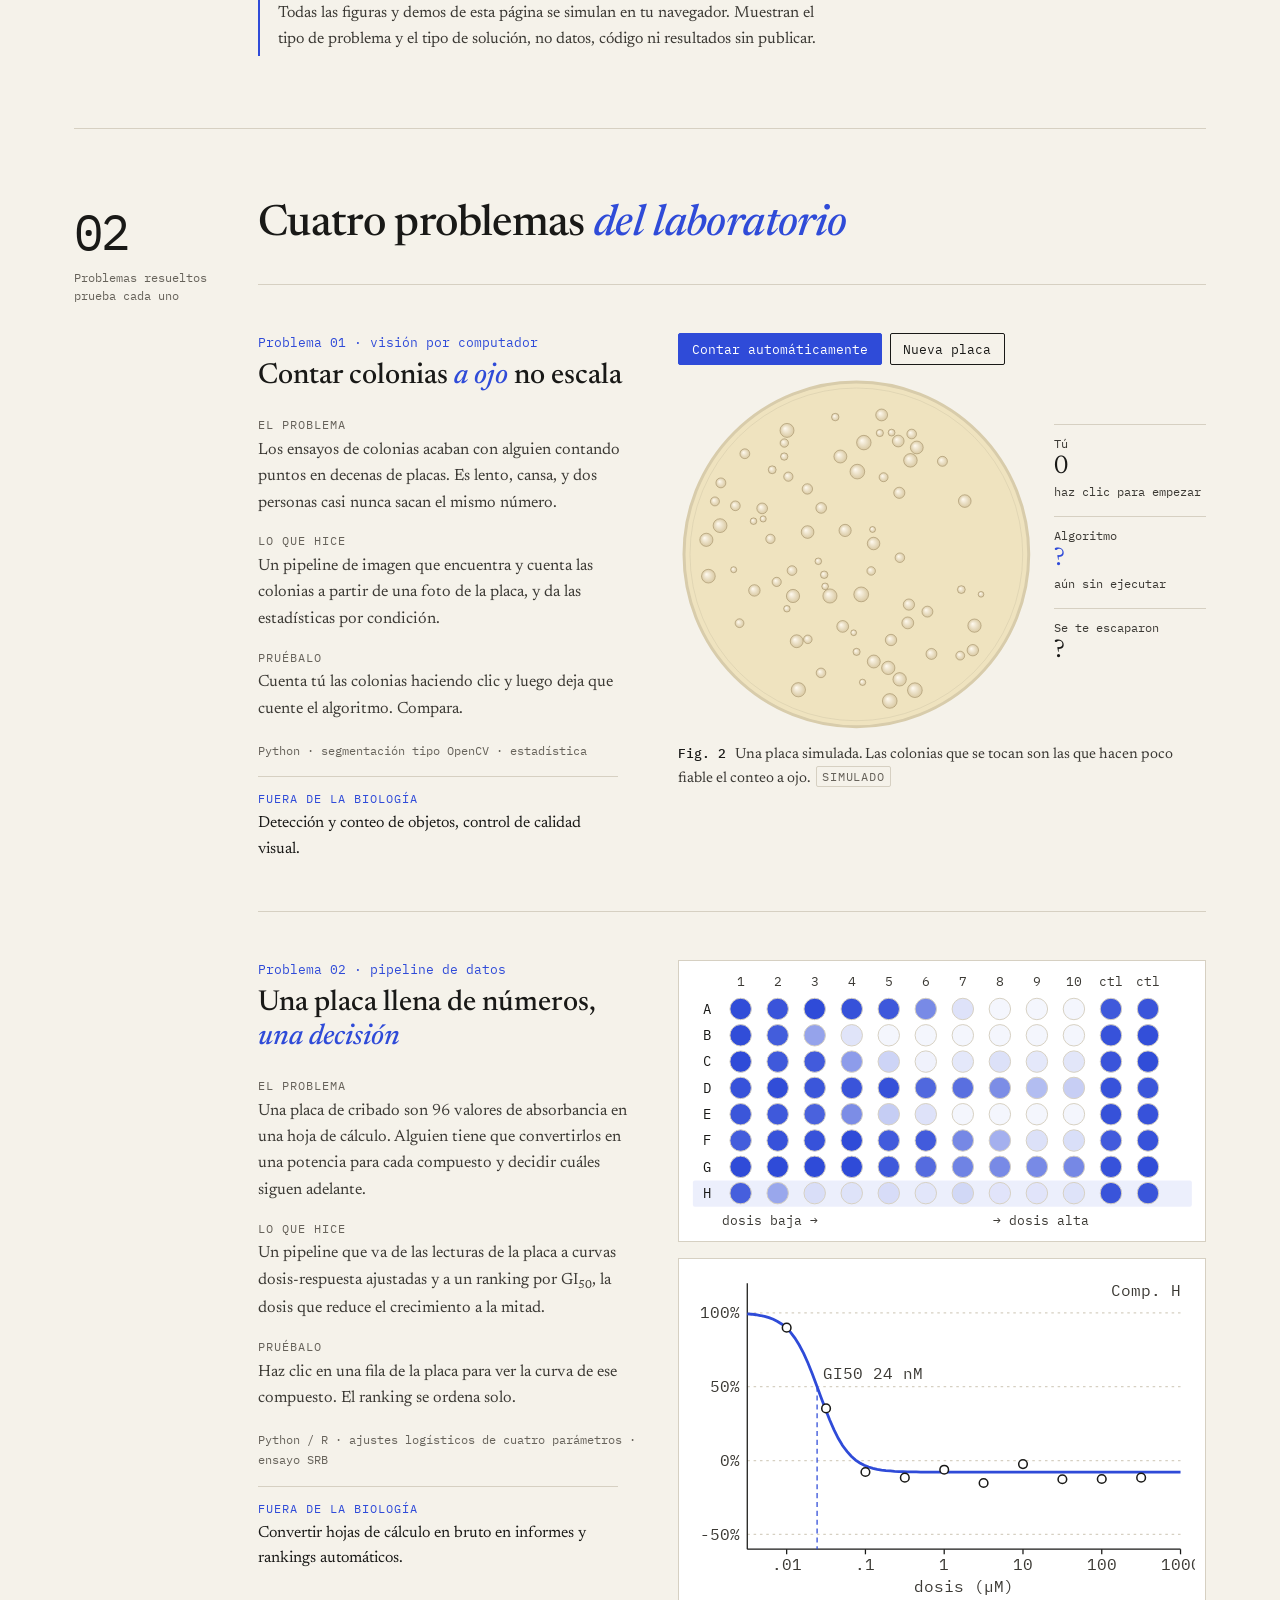
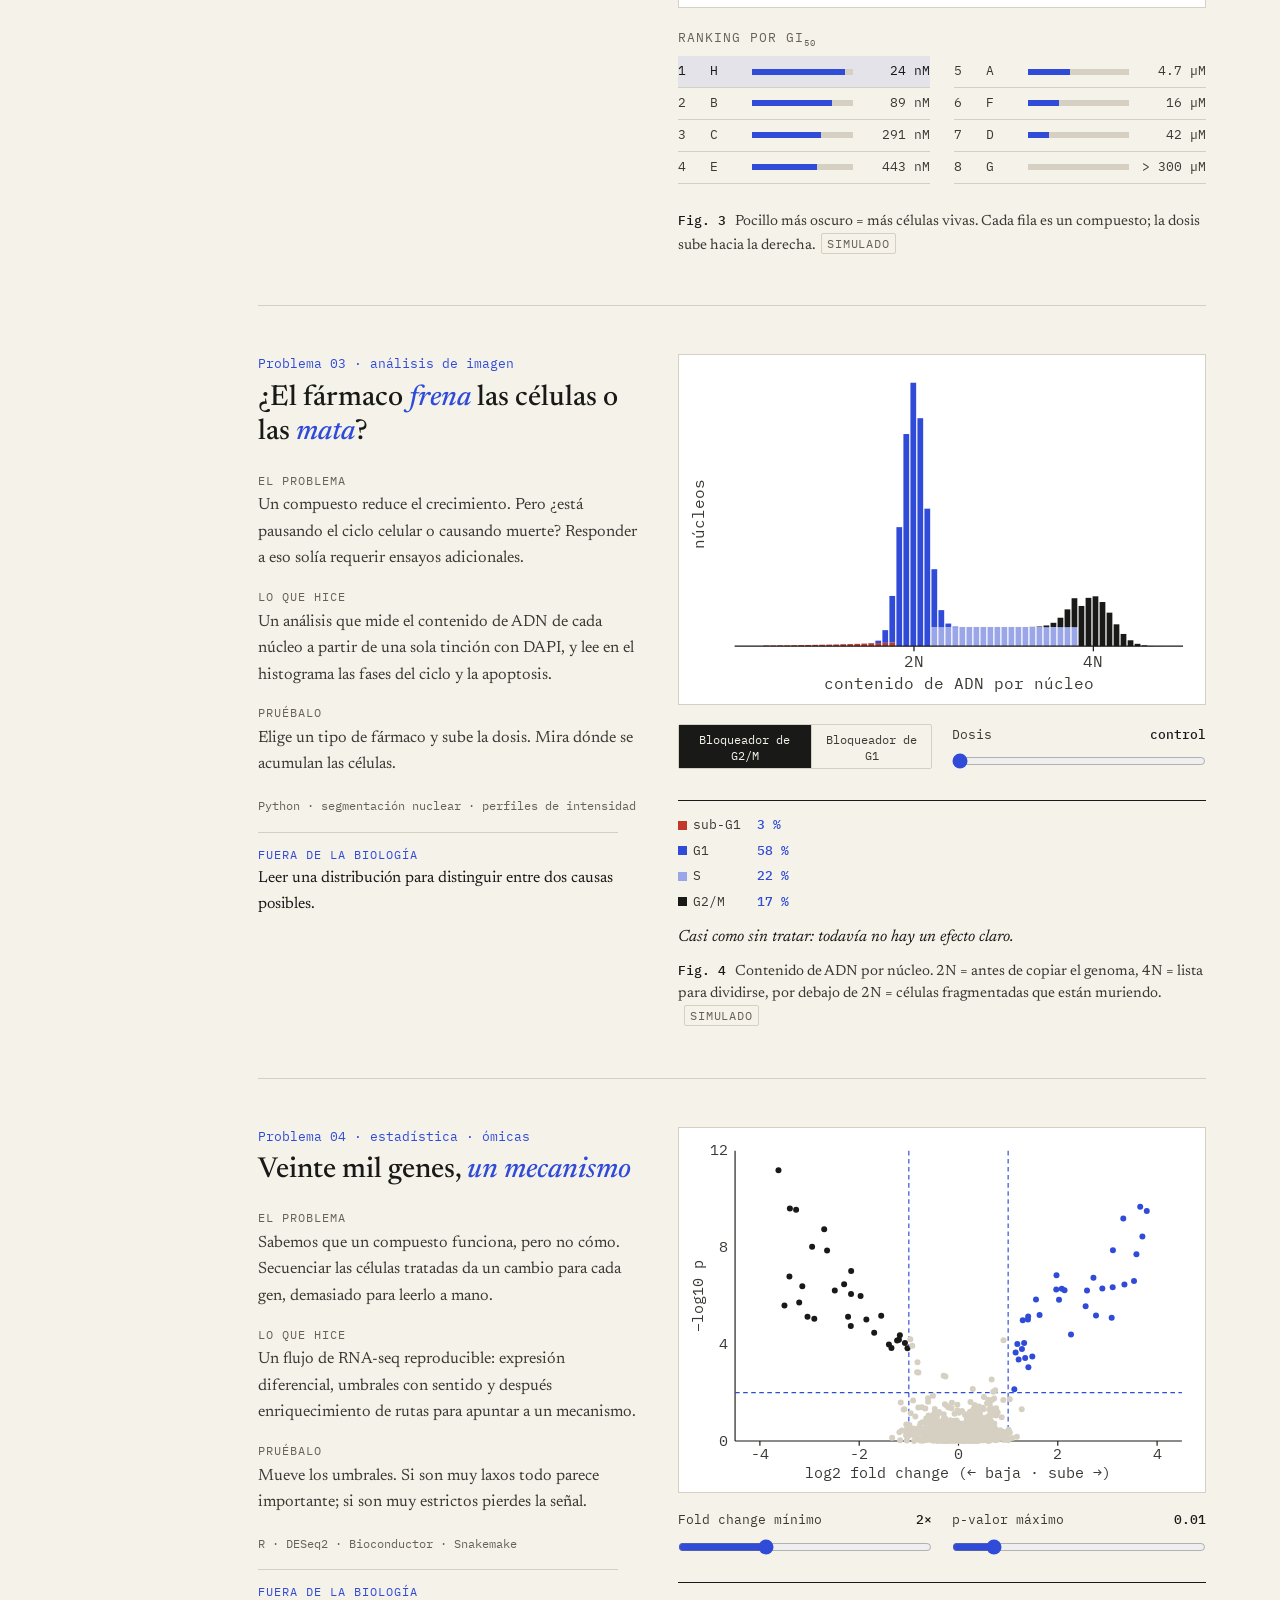
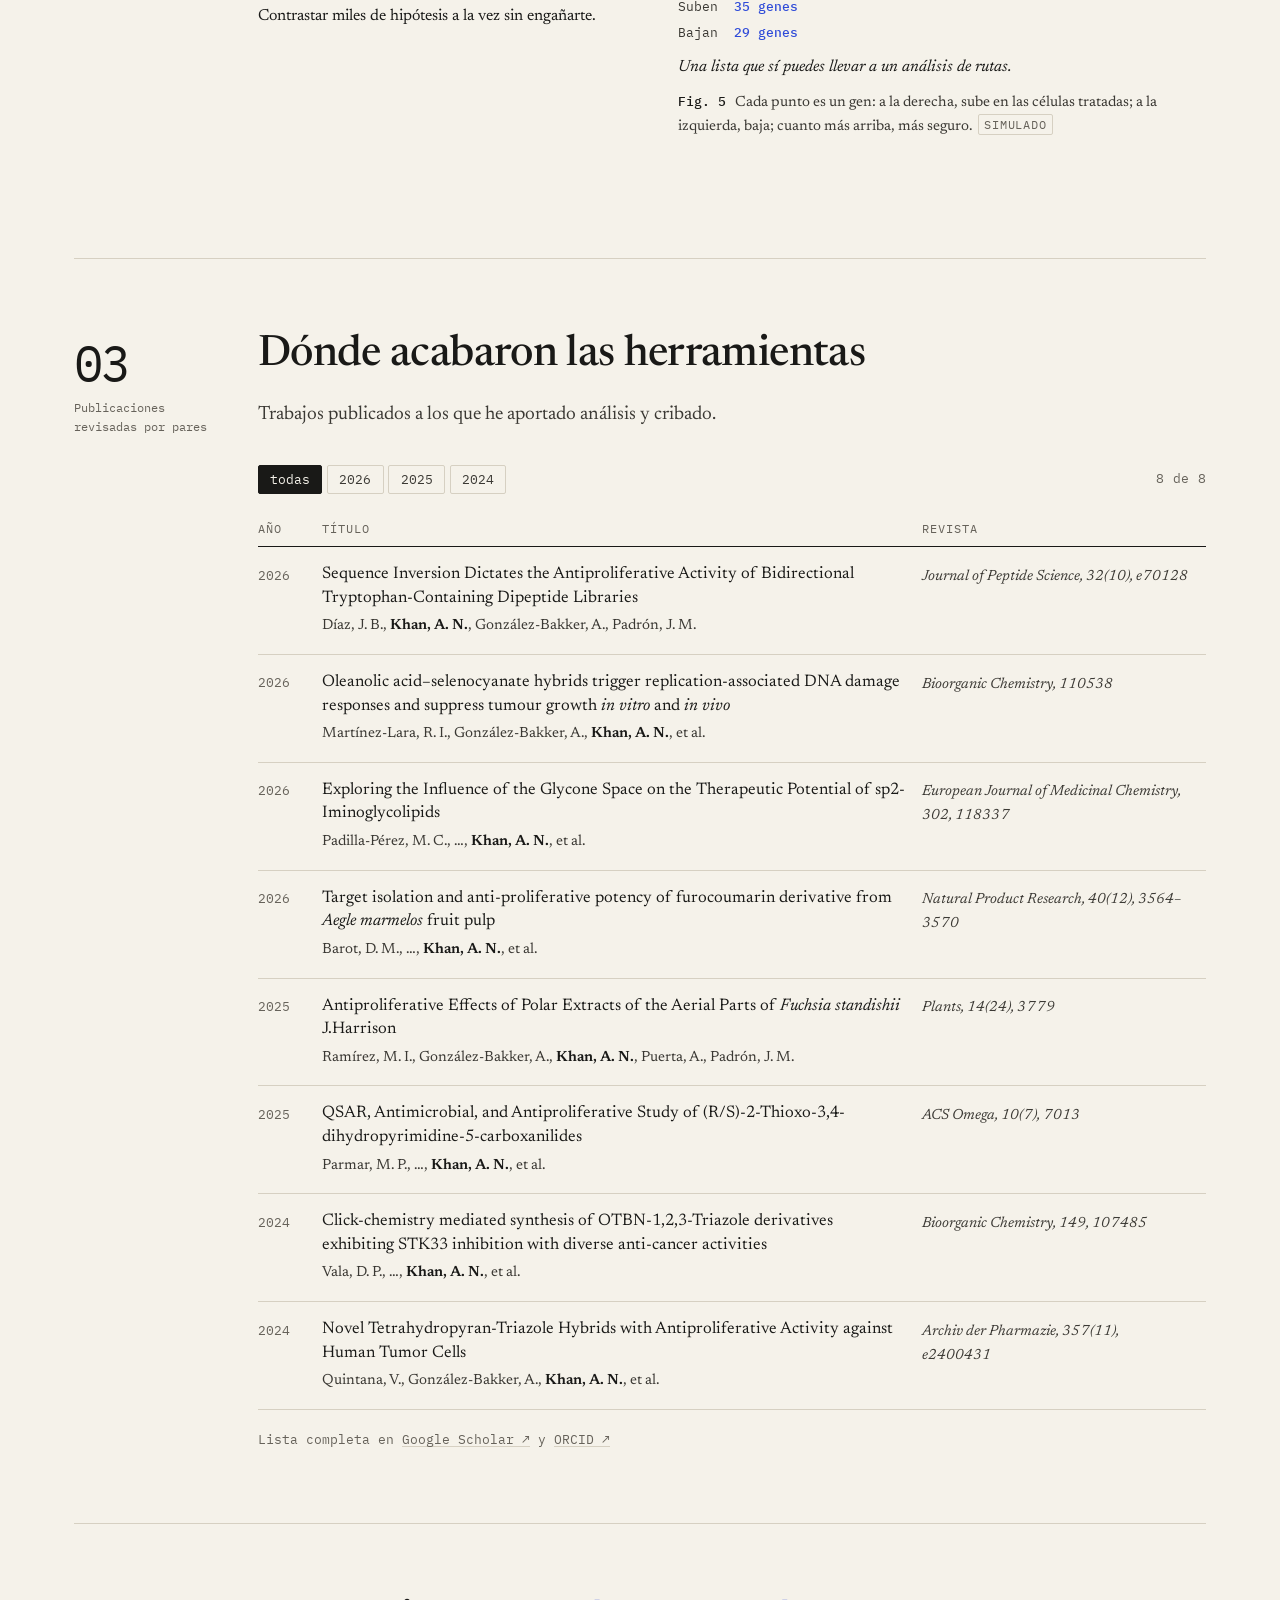
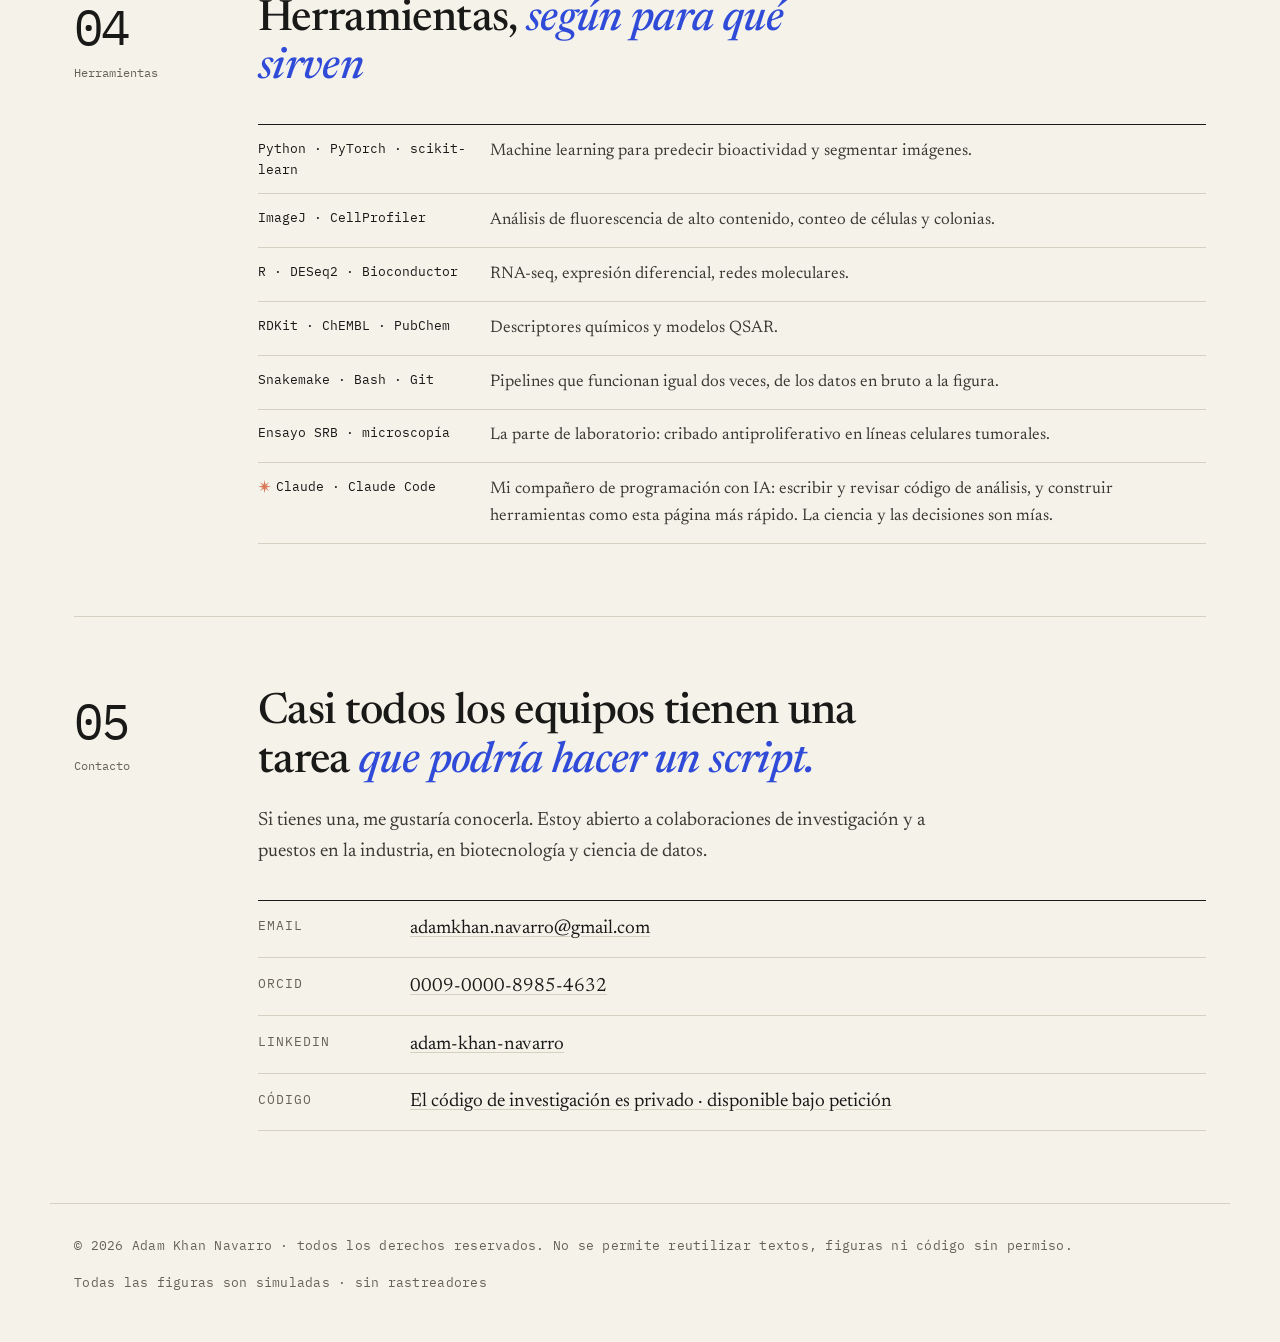
==== commit 7dafb711: "Make the language switch bigger, with flags Co-Authored-By: Claude Opus 5.5 <noreply@anthropic.com>" ====
--- a/es/index.html
+++ b/es/index.html
@@ -28,8 +28,20 @@
       <a href="../Adam_Khan_Navarro_CV.pdf" target="_blank" rel="noopener">CV.pdf ↗</a>
     </nav>
     <p class="lang" aria-label="Idioma">
-      <a href="../" hreflang="en" lang="en">EN</a>
-      <a href="./" class="on" aria-current="page">ES</a>
+      <a href="../" hreflang="en" lang="en" aria-label="English">
+        <svg class="flag" viewBox="0 0 60 30" preserveAspectRatio="xMidYMid slice" aria-hidden="true">
+          <clipPath id="uk-clip"><path d="M30 15h30v15zv15H0zH0V0zV0h30z"/></clipPath>
+          <path d="M0 0v30h60V0z" fill="#012169"/>
+          <path d="M0 0l60 30m0-30L0 30" stroke="#fff" stroke-width="6"/>
+          <path d="M0 0l60 30m0-30L0 30" clip-path="url(#uk-clip)" stroke="#c8102e" stroke-width="4"/>
+          <path d="M30 0v30M0 15h60" stroke="#fff" stroke-width="10"/>
+          <path d="M30 0v30M0 15h60" stroke="#c8102e" stroke-width="6"/>
+        </svg>EN</a>
+      <a href="./" class="on" aria-current="page" aria-label="Español">
+        <svg class="flag" viewBox="0 0 30 20" aria-hidden="true">
+          <rect width="30" height="20" fill="#aa151b"/>
+          <rect y="5" width="30" height="10" fill="#f1bf00"/>
+        </svg>ES</a>
     </p>
   </div>
 </header>
--- a/assets/cv.css
+++ b/assets/cv.css
@@ -71,13 +71,24 @@
 
 /* Language switch: outside the scrolling nav so it stays visible on phones. */
 .lang {
-  flex-shrink: 0; display: flex; gap: .15rem;
+  flex-shrink: 0; display: flex; gap: .35rem;
   padding-left: 1rem; border-left: 1px solid var(--rule);
-  font-family: var(--mono); font-size: .8rem;
-}
-.lang a { padding: .1rem .35rem; border-radius: 2px; color: var(--ink-3); text-decoration: none; }
-.lang a:hover { color: var(--dapi); }
-.lang a.on { background: var(--ink); color: var(--paper); }
+  font-family: var(--mono); font-size: .86rem; font-weight: 500;
+}
+.lang a {
+  display: inline-flex; align-items: center; gap: .45rem;
+  padding: .32rem .6rem;
+  border: 1px solid var(--rule); border-radius: 3px;
+  color: var(--ink-2); text-decoration: none;
+  transition: border-color .15s, background .15s;
+}
+.lang a:hover { border-color: var(--ink); color: var(--ink); }
+.lang a.on { background: var(--ink); border-color: var(--ink); color: var(--paper); }
+.lang .flag {
+  display: block; flex-shrink: 0;
+  width: 24px; height: 16px; border-radius: 2px;
+  box-shadow: 0 0 0 1px rgba(0,0,0,.14);
+}
 
 /* ─── PAGE GRID ───
    A notebook page: a narrow margin column for entry numbers and notes,
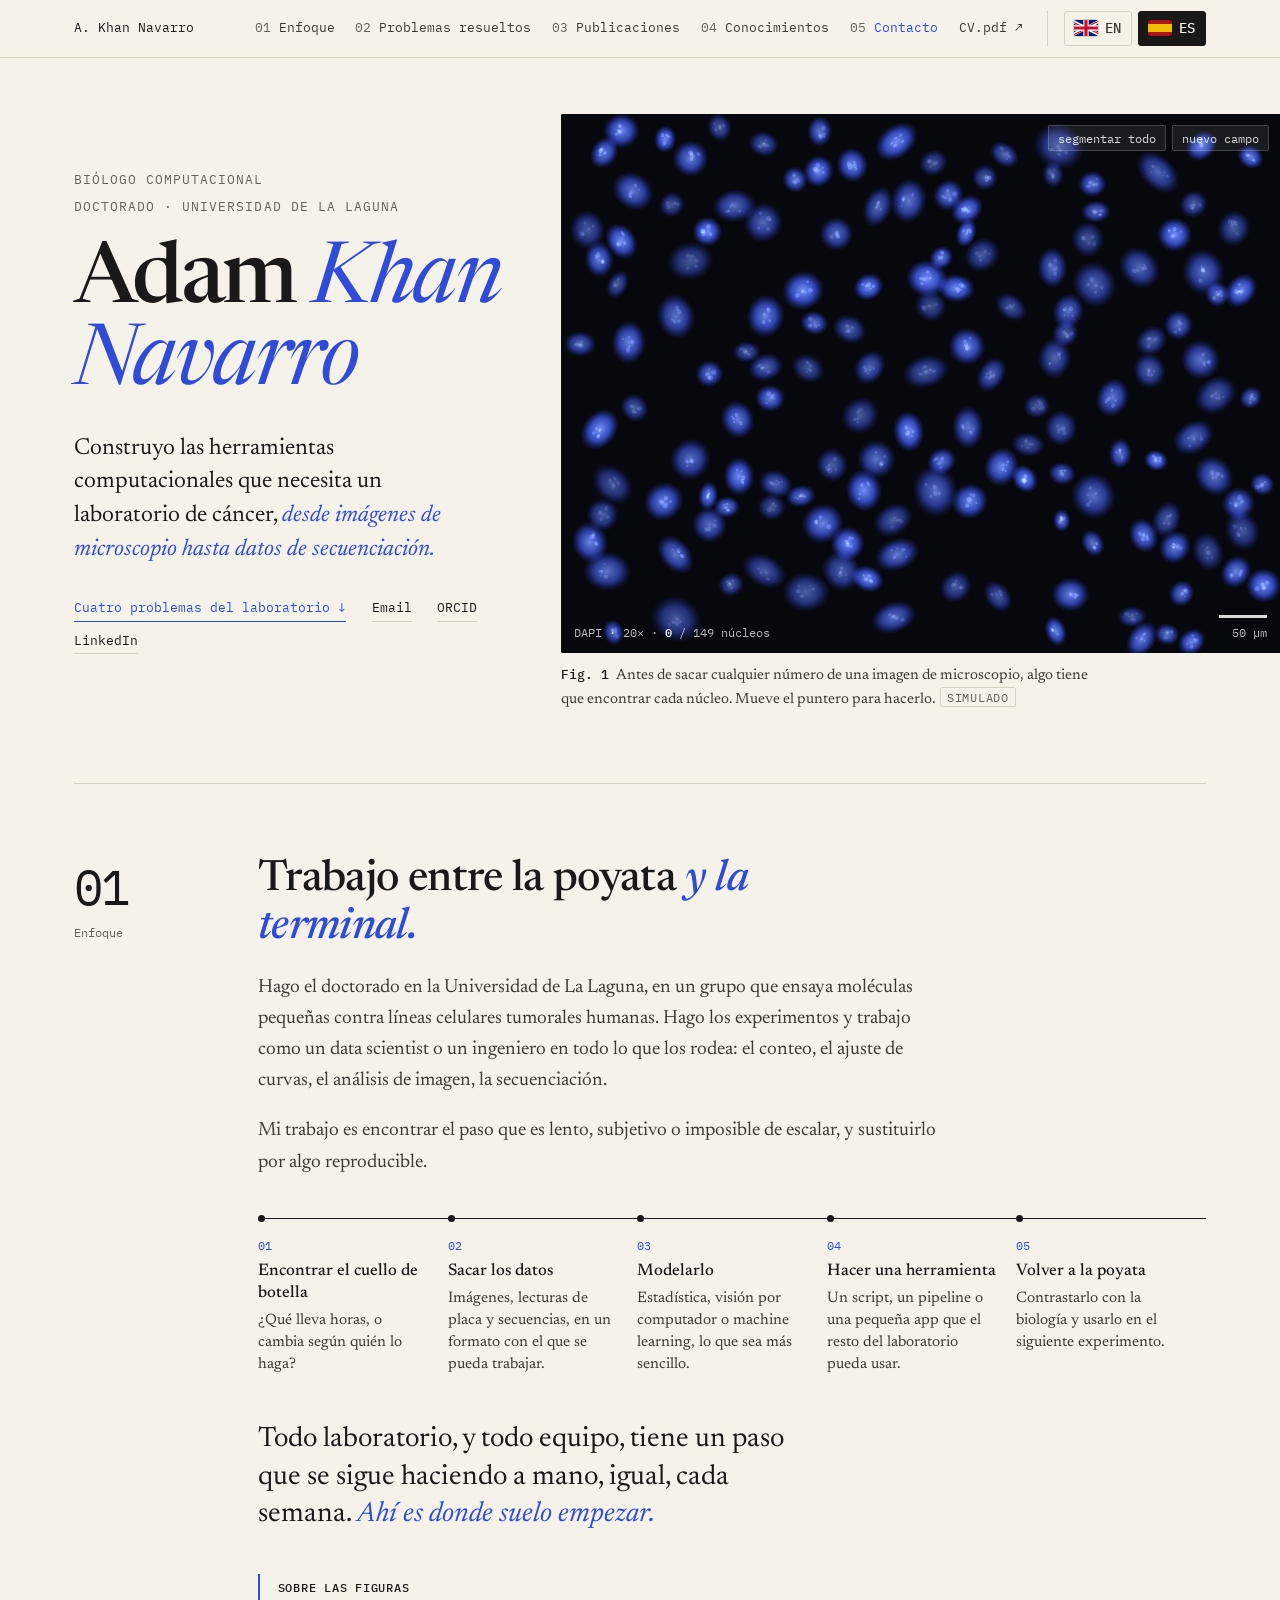
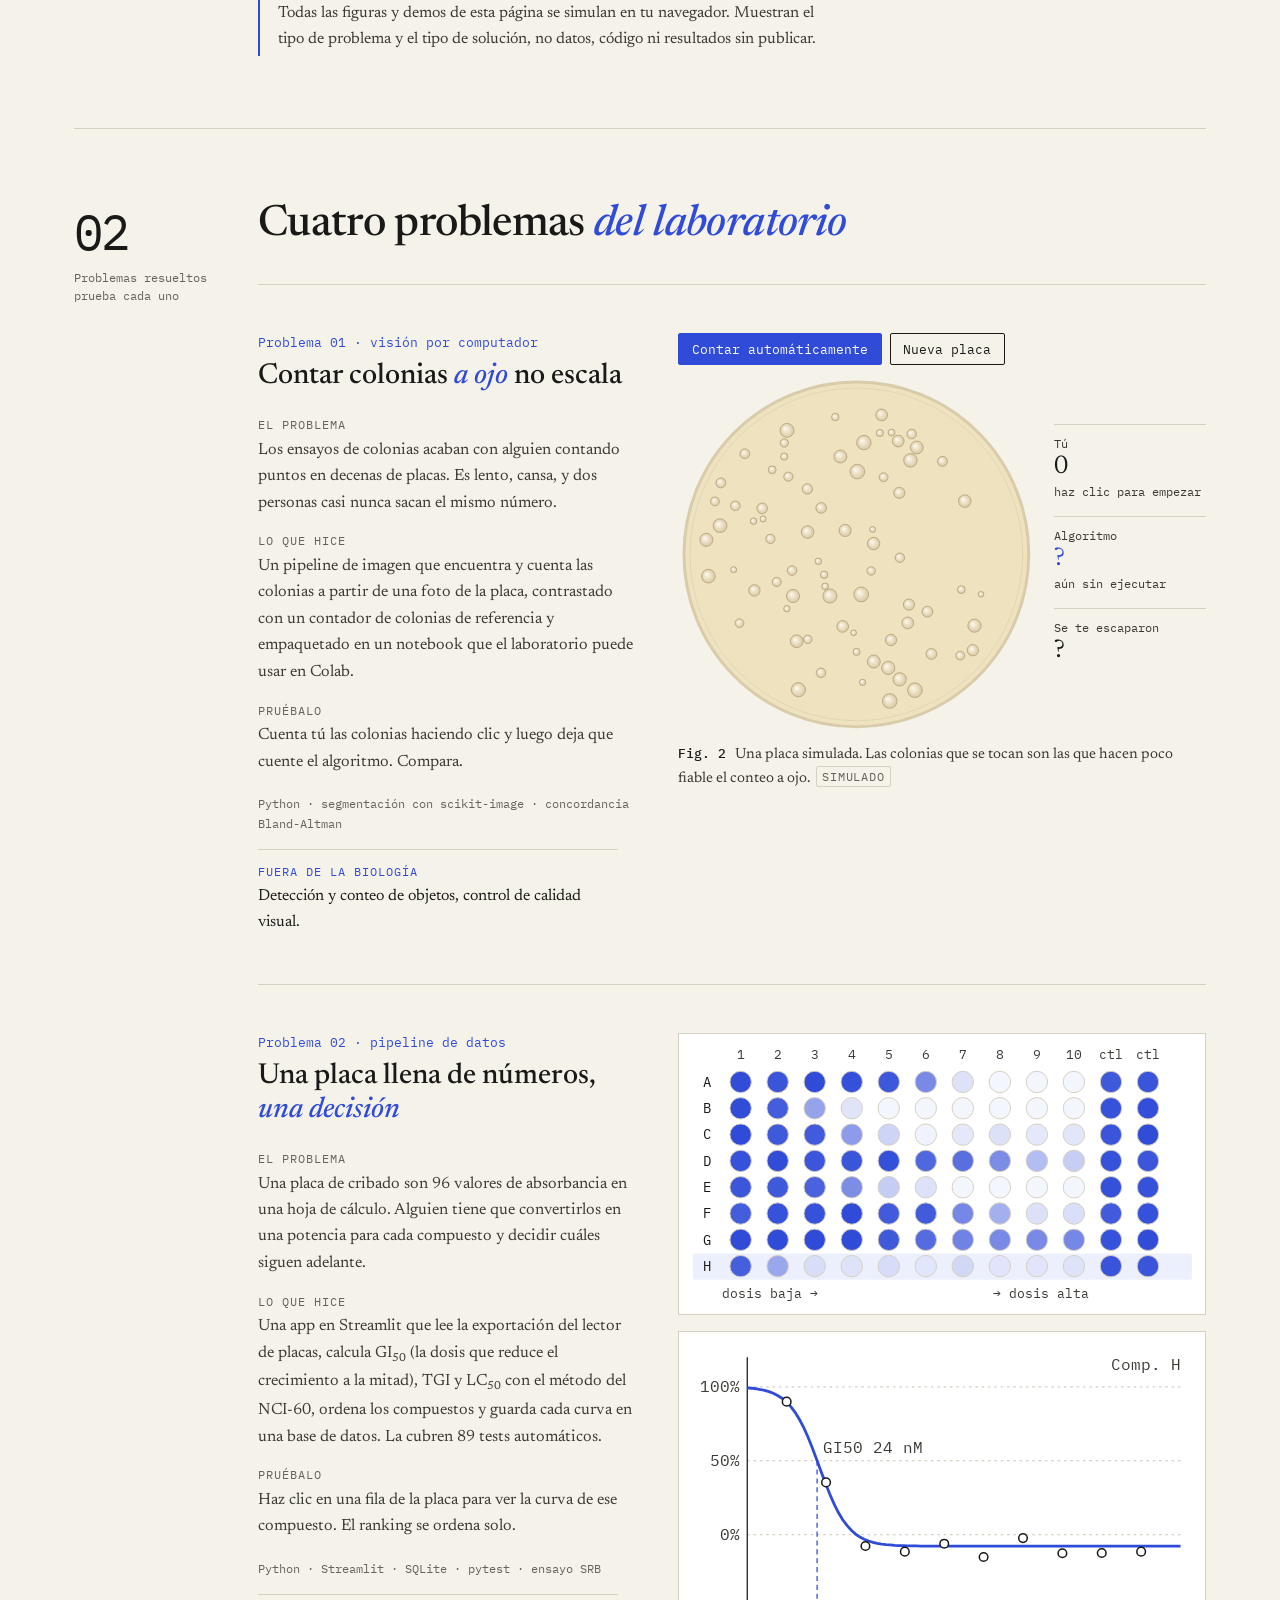
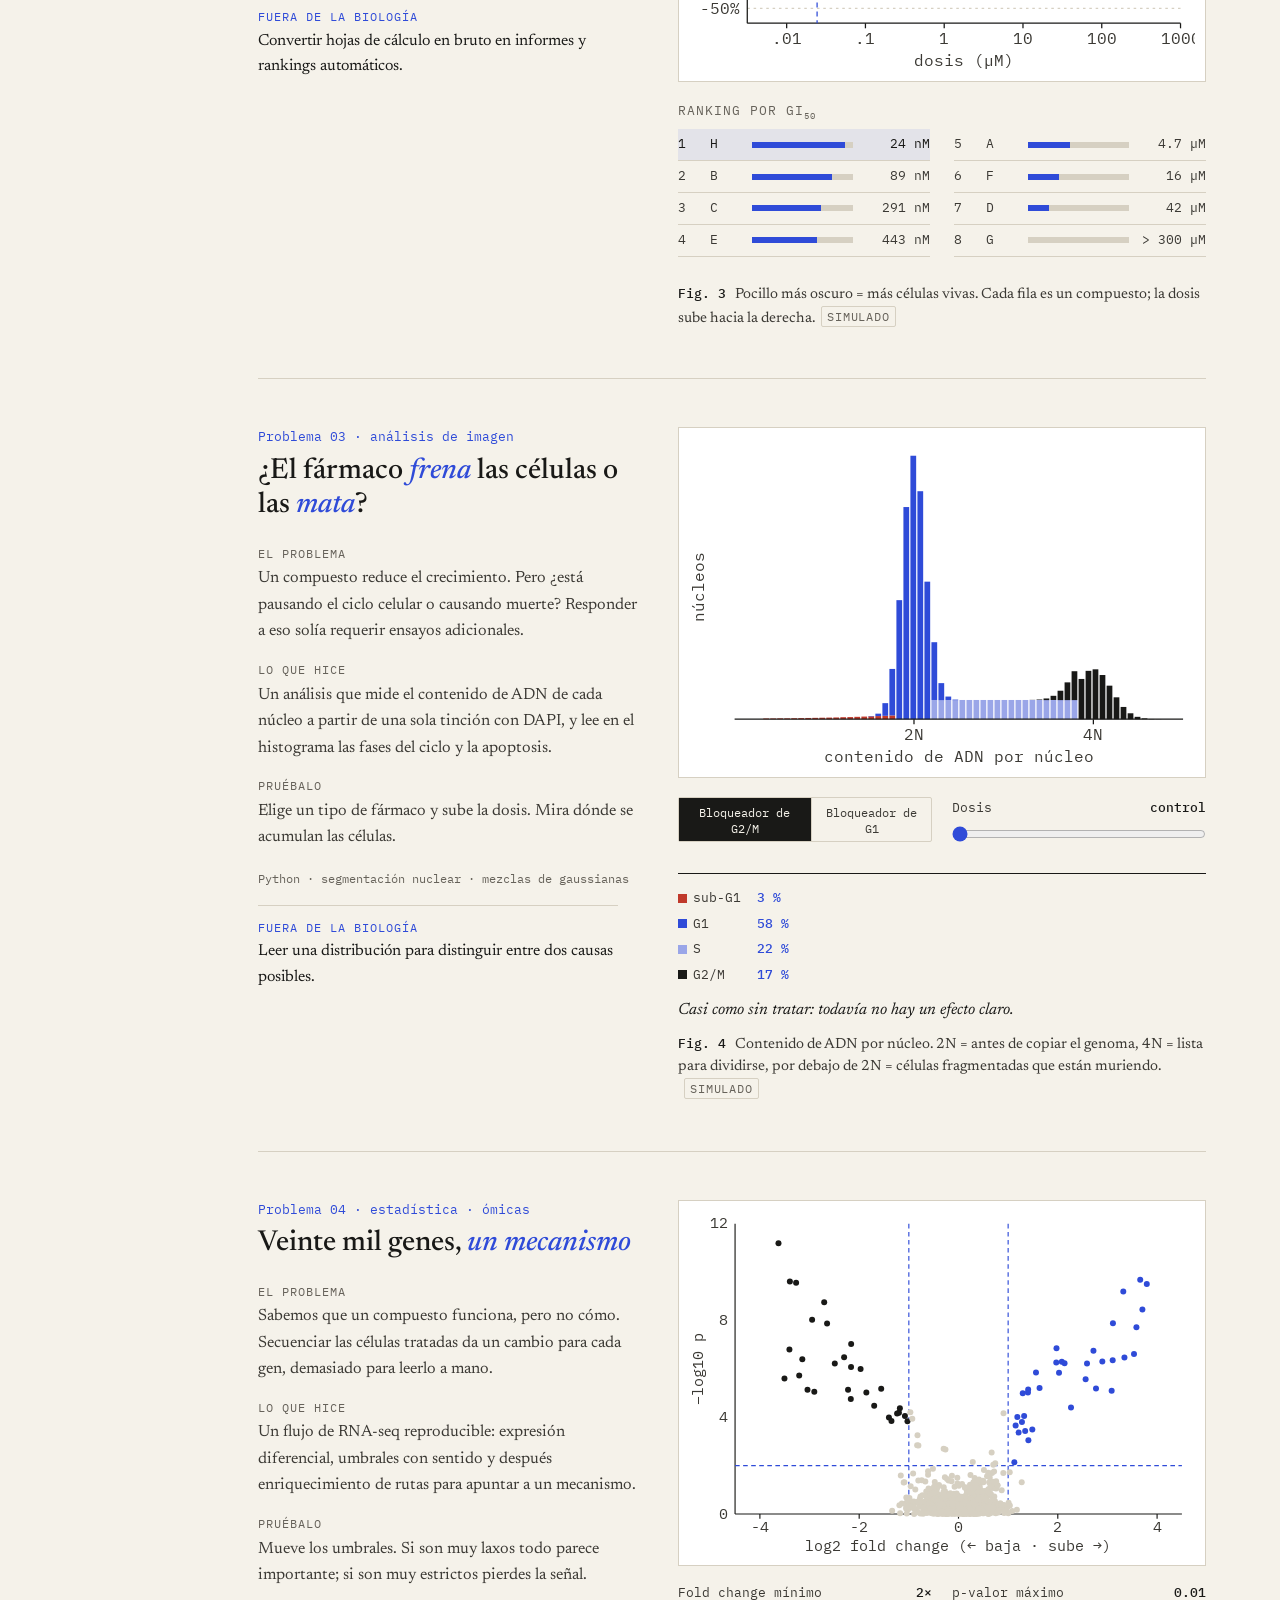
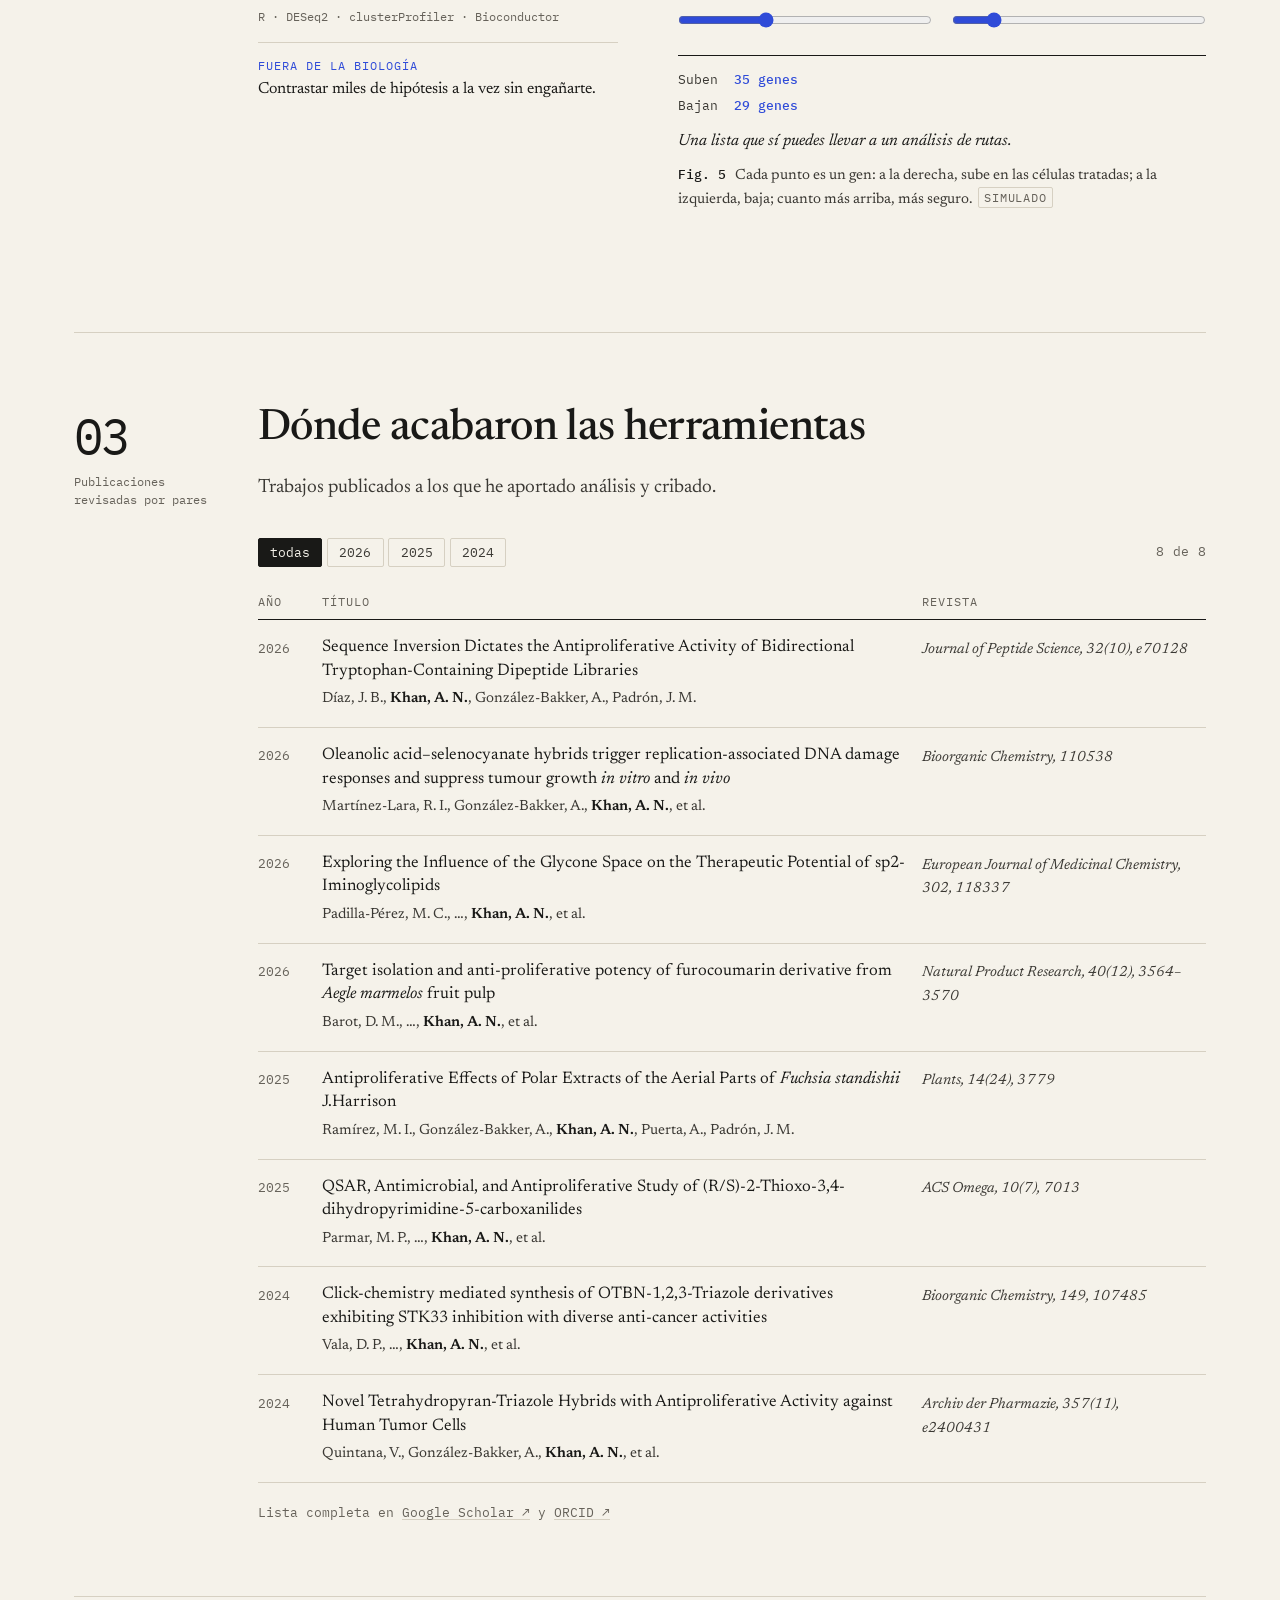
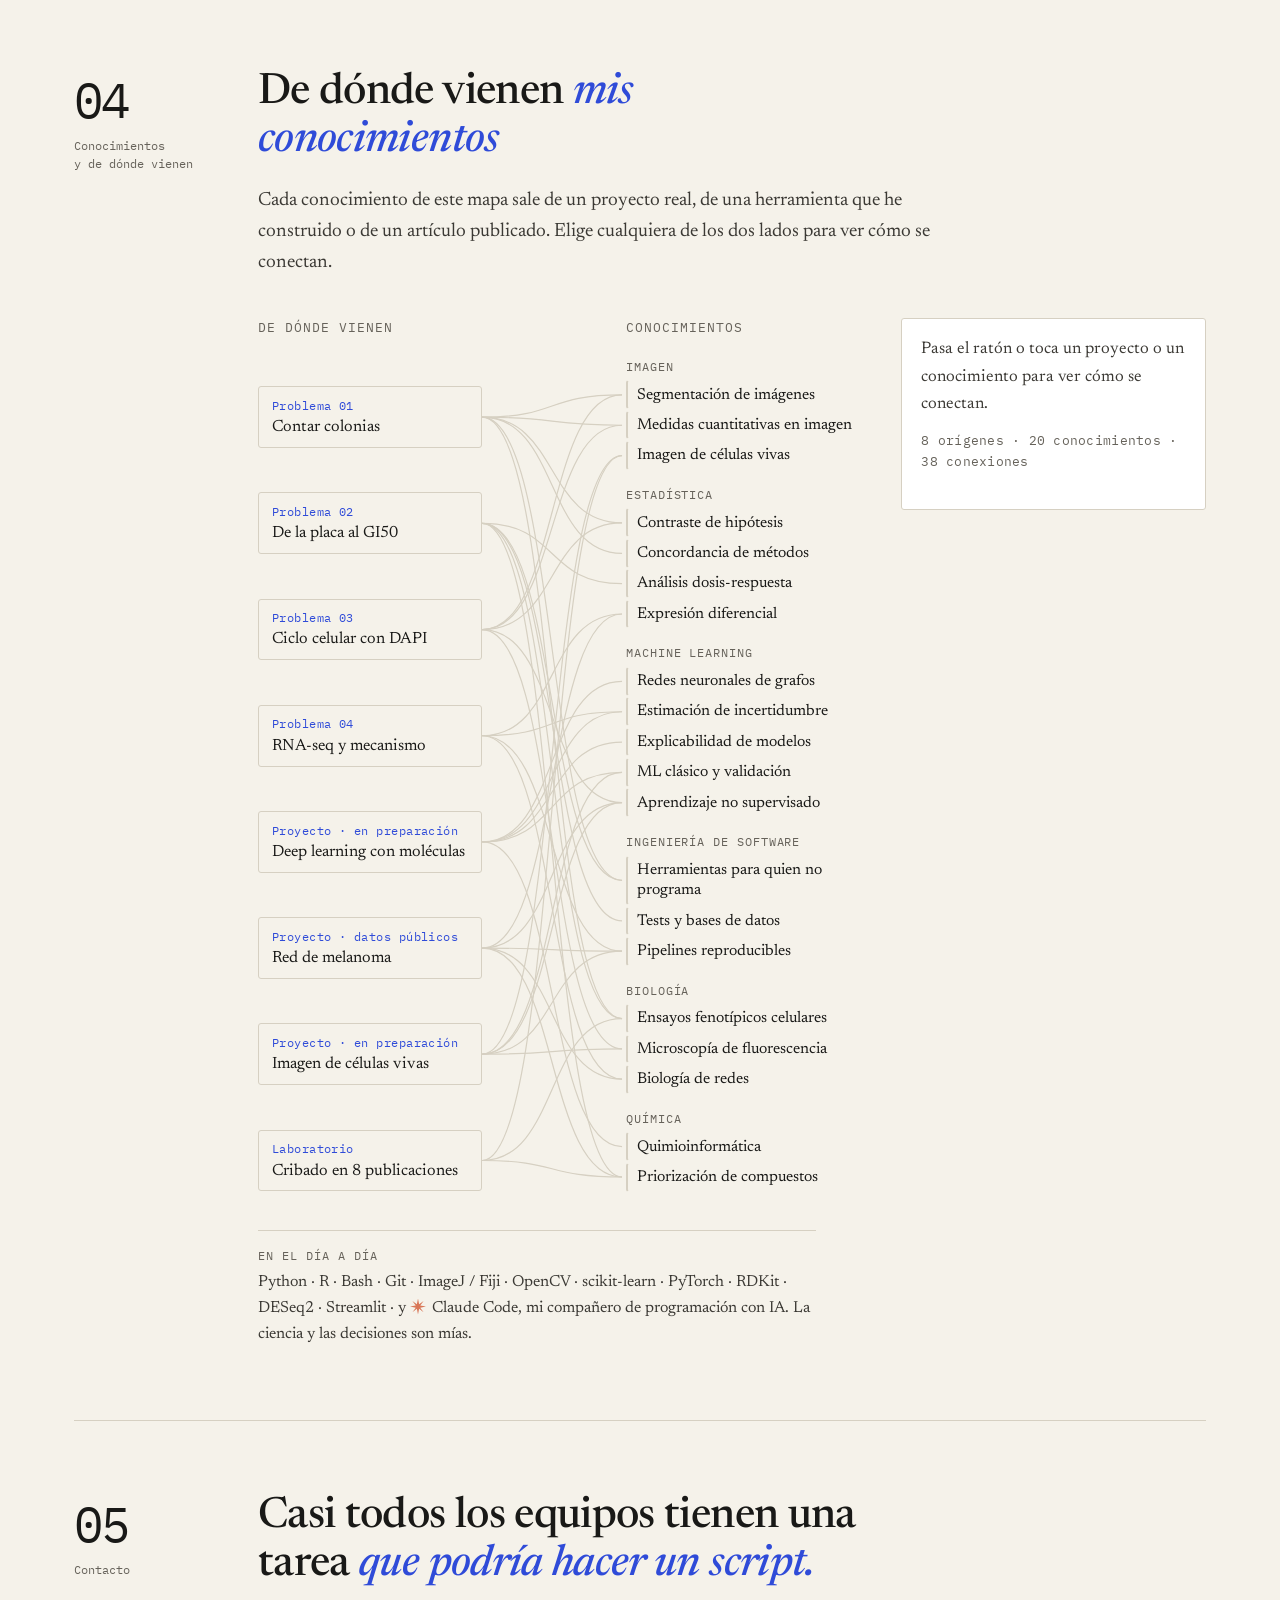
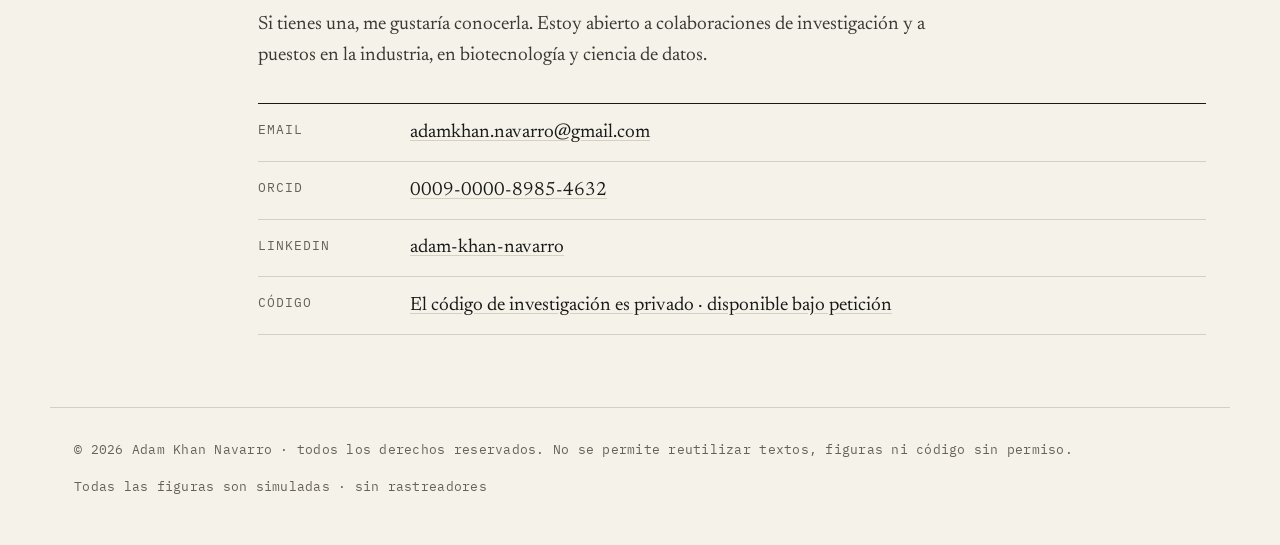
==== commit 79d48c02: "Replace the toolbox with a map of where each skill comes from Interactive map linking the four probl" ====
--- a/es/index.html
+++ b/es/index.html
@@ -11,7 +11,8 @@
   <link rel="preconnect" href="https://fonts.gstatic.com" crossorigin>
   <link href="https://fonts.googleapis.com/css2?family=Newsreader:ital,opsz,wght@0,6..72,300..600;1,6..72,300..500&family=IBM+Plex+Mono:wght@400;500&display=swap" rel="stylesheet">
 
-  <link rel="stylesheet" href="../assets/cv.css">
+  <!-- Bump ?v= on both pages whenever a file in assets/ changes, so browsers drop their cached copy. -->
+  <link rel="stylesheet" href="../assets/cv.css?v=3">
 </head>
 <body>
 
@@ -22,7 +23,7 @@
       <a href="#approach"><span>01</span> Enfoque</a>
       <a href="#problems"><span>02</span> Problemas resueltos</a>
       <a href="#papers"><span>03</span> Publicaciones</a>
-      <a href="#tools"><span>04</span> Herramientas</a>
+      <a href="#skills"><span>04</span> Conocimientos</a>
       <a href="#contact"><span>05</span> Contacto</a>
       <!-- TODO: Adam_Khan_Navarro_CV.pdf is not in the repo yet; this link 404s until it is added. -->
       <a href="../Adam_Khan_Navarro_CV.pdf" target="_blank" rel="noopener">CV.pdf ↗</a>
@@ -145,11 +146,11 @@
             <dt>El problema</dt>
             <dd>Los ensayos de colonias acaban con alguien contando puntos en decenas de placas. Es lento, cansa, y dos personas casi nunca sacan el mismo número.</dd>
             <dt>Lo que hice</dt>
-            <dd>Un pipeline de imagen que encuentra y cuenta las colonias a partir de una foto de la placa, y da las estadísticas por condición.</dd>
+            <dd>Un pipeline de imagen que encuentra y cuenta las colonias a partir de una foto de la placa, contrastado con un contador de colonias de referencia y empaquetado en un notebook que el laboratorio puede usar en Colab.</dd>
             <dt>Pruébalo</dt>
             <dd>Cuenta tú las colonias haciendo clic y luego deja que cuente el algoritmo. Compara.</dd>
           </dl>
-          <p class="stack">Python · segmentación tipo OpenCV · estadística</p>
+          <p class="stack">Python · segmentación con scikit-image · concordancia Bland-Altman</p>
           <p class="transfer"><span>Fuera de la biología</span>Detección y conteo de objetos, control de calidad visual.</p>
         </div>
         <figure>
@@ -178,11 +179,11 @@
             <dt>El problema</dt>
             <dd>Una placa de cribado son 96 valores de absorbancia en una hoja de cálculo. Alguien tiene que convertirlos en una potencia para cada compuesto y decidir cuáles siguen adelante.</dd>
             <dt>Lo que hice</dt>
-            <dd>Un pipeline que va de las lecturas de la placa a curvas dosis-respuesta ajustadas y a un ranking por GI<sub>50</sub>, la dosis que reduce el crecimiento a la mitad.</dd>
+            <dd>Una app en Streamlit que lee la exportación del lector de placas, calcula GI<sub>50</sub> (la dosis que reduce el crecimiento a la mitad), TGI y LC<sub>50</sub> con el método del NCI-60, ordena los compuestos y guarda cada curva en una base de datos. La cubren 89 tests automáticos.</dd>
             <dt>Pruébalo</dt>
             <dd>Haz clic en una fila de la placa para ver la curva de ese compuesto. El ranking se ordena solo.</dd>
           </dl>
-          <p class="stack">Python / R · ajustes logísticos de cuatro parámetros · ensayo SRB</p>
+          <p class="stack">Python · Streamlit · SQLite · pytest · ensayo SRB</p>
           <p class="transfer"><span>Fuera de la biología</span>Convertir hojas de cálculo en bruto en informes y rankings automáticos.</p>
         </div>
         <figure class="wells-wrap">
@@ -213,7 +214,7 @@
             <dt>Pruébalo</dt>
             <dd>Elige un tipo de fármaco y sube la dosis. Mira dónde se acumulan las células.</dd>
           </dl>
-          <p class="stack">Python · segmentación nuclear · perfiles de intensidad</p>
+          <p class="stack">Python · segmentación nuclear · mezclas de gaussianas</p>
           <p class="transfer"><span>Fuera de la biología</span>Leer una distribución para distinguir entre dos causas posibles.</p>
         </div>
         <figure>
@@ -248,7 +249,7 @@
             <dt>Pruébalo</dt>
             <dd>Mueve los umbrales. Si son muy laxos todo parece importante; si son muy estrictos pierdes la señal.</dd>
           </dl>
-          <p class="stack">R · DESeq2 · Bioconductor · Snakemake</p>
+          <p class="stack">R · DESeq2 · clusterProfiler · Bioconductor</p>
           <p class="transfer"><span>Fuera de la biología</span>Contrastar miles de hipótesis a la vez sin engañarte.</p>
         </div>
         <figure>
@@ -348,23 +349,26 @@
     </div>
   </section>
 
-  <!-- ═══ 04 HERRAMIENTAS ═══ -->
-  <section class="entry" id="tools" aria-labelledby="tools-h">
+  <!-- ═══ 04 CONOCIMIENTOS ═══ -->
+  <section class="entry" id="skills" aria-labelledby="skills-h">
     <div class="entry-margin">
       <p class="num">04</p>
-      <p class="note">Herramientas</p>
-    </div>
-    <div>
-      <h2 id="tools-h">Herramientas, <em>según para qué sirven</em></h2>
-      <dl class="tools">
-        <div><dt>Python · PyTorch · scikit-learn</dt><dd>Machine learning para predecir bioactividad y segmentar imágenes.</dd></div>
-        <div><dt>ImageJ · CellProfiler</dt><dd>Análisis de fluorescencia de alto contenido, conteo de células y colonias.</dd></div>
-        <div><dt>R · DESeq2 · Bioconductor</dt><dd>RNA-seq, expresión diferencial, redes moleculares.</dd></div>
-        <div><dt>RDKit · ChEMBL · PubChem</dt><dd>Descriptores químicos y modelos QSAR.</dd></div>
-        <div><dt>Snakemake · Bash · Git</dt><dd>Pipelines que funcionan igual dos veces, de los datos en bruto a la figura.</dd></div>
-        <div><dt>Ensayo SRB · microscopía</dt><dd>La parte de laboratorio: cribado antiproliferativo en líneas celulares tumorales.</dd></div>
-        <div><dt><span class="spark" aria-hidden="true"></span>Claude · Claude Code</dt><dd>Mi compañero de programación con IA: escribir y revisar código de análisis, y construir herramientas como esta página más rápido. La ciencia y las decisiones son mías.</dd></div>
-      </dl>
+      <p class="note">Conocimientos<br>y de dónde vienen</p>
+    </div>
+    <div>
+      <h2 id="skills-h">De dónde vienen <em>mis conocimientos</em></h2>
+      <p class="lede">
+        Cada conocimiento de este mapa sale de un proyecto real, de una herramienta
+        que he construido o de un artículo publicado. Elige cualquiera de los dos
+        lados para ver cómo se conectan.
+      </p>
+      <div class="smap" id="skillmap"></div>
+      <p class="smap-tools">
+        <span>En el día a día</span>
+        Python · R · Bash · Git · ImageJ / Fiji · OpenCV · scikit-learn · PyTorch ·
+        RDKit · DESeq2 · Streamlit · y <span class="spark" aria-hidden="true"></span>Claude Code,
+        mi compañero de programación con IA. La ciencia y las decisiones son mías.
+      </p>
     </div>
   </section>
 
@@ -396,7 +400,8 @@
   <span class="mono">Todas las figuras son simuladas · sin rastreadores</span>
 </footer>
 
-<script src="../assets/cv.js"></script>
+<script src="../assets/cv.js?v=3"></script>
+<script src="../assets/skills.js?v=3"></script>
 
 </body>
 </html>
--- a/assets/cv.css
+++ b/assets/cv.css
@@ -362,11 +362,78 @@
 .pubs tr[hidden] { display: none; }
 .pub-more { margin-top: 1.2rem; font-family: var(--mono); font-size: .82rem; color: var(--ink-3); }
 
-/* ─── TOOLS ─── */
-.tools { margin-top: 2rem; border-top: 1px solid var(--ink); }
-.tools div { display: grid; grid-template-columns: 13rem minmax(0, 1fr); gap: 1.5rem; padding: .8rem 0; border-bottom: 1px solid var(--rule); }
-.tools dt { font-family: var(--mono); font-size: .82rem; }
-.tools dd { color: var(--ink-2); font-size: 1.05rem; }
+/* ─── SKILLS MAP ───
+   Sources on the left, skills on the right, curves drawn between them by
+   skills.js; the detail panel explains whichever one is selected. */
+.smap {
+  position: relative;
+  margin-top: 2.5rem;
+  display: grid;
+  grid-template-columns: minmax(0, 14rem) 9rem minmax(0, 15rem) minmax(0, 1fr);
+  align-items: stretch;
+}
+.smap-lines { position: absolute; inset: 0; width: 100%; height: 100%; pointer-events: none; overflow: visible; }
+.smap-lines path { fill: none; stroke: var(--rule); stroke-width: 1.2; transition: opacity .15s; }
+.smap.has-focus .smap-lines path { opacity: .2; }
+.smap.has-focus .smap-lines path.hot { opacity: 1; stroke: var(--dapi); stroke-width: 2; }
+.smap-col { position: relative; z-index: 1; display: flex; flex-direction: column; }
+.smap-col > .label { margin-bottom: .2rem; }
+.smap-origins { grid-column: 1; justify-content: space-between; gap: .6rem; }
+.smap-skills { grid-column: 3; gap: 1rem; }
+
+.smap-o, .smap-s {
+  font: inherit; color: var(--ink); text-align: left; cursor: pointer;
+  background: var(--paper); border-radius: 3px;
+  transition: opacity .15s, background .15s, border-color .15s, color .15s;
+}
+.smap-o { display: grid; gap: .1rem; padding: .6rem .8rem; border: 1px solid var(--rule); }
+.smap-o .k { font-family: var(--mono); font-size: .72rem; letter-spacing: .04em; color: var(--dapi); }
+.smap-o .n { font-size: 1.02rem; line-height: 1.25; }
+.smap-group { display: flex; flex-direction: column; align-items: flex-start; gap: .1rem; }
+.smap-group .g { margin-bottom: .15rem; font-family: var(--mono); font-size: .72rem; letter-spacing: .08em; text-transform: uppercase; color: var(--ink-3); }
+.smap-s { font-size: .98rem; line-height: 1.3; padding: .2rem .55rem; border: 1px solid transparent; border-left: 2px solid var(--rule); }
+.smap-o:hover, .smap-s:hover { border-color: var(--ink); }
+
+.smap.has-focus .smap-o, .smap.has-focus .smap-s { opacity: .35; }
+.smap.has-focus .smap-o.rel, .smap.has-focus .smap-s.rel,
+.smap.has-focus .smap-o.on, .smap.has-focus .smap-s.on { opacity: 1; border-color: var(--ink); }
+.smap .smap-o.on, .smap .smap-s.on { background: var(--ink); color: var(--paper); }
+.smap .smap-o.on .k { color: #c7d0ff; }
+.smap-o[aria-pressed="true"], .smap-s[aria-pressed="true"] { box-shadow: 0 0 0 2px var(--dapi); }
+
+.smap-detail {
+  grid-column: 4; align-self: start; position: sticky; top: 5rem; z-index: 2;
+  margin-left: 2.2rem; padding: 1.1rem 1.2rem; min-height: 12rem;
+  background: #fff; border: 1px solid var(--rule); border-radius: 3px;
+}
+.smap-detail h3 { margin: .2rem 0 .7rem; font-weight: 500; font-size: 1.3rem; line-height: 1.2; }
+.smap-detail dl { display: grid; gap: .6rem; }
+.smap-detail dt { font-family: var(--mono); font-size: .78rem; color: var(--ink); }
+.smap-detail dd { margin-top: .1rem; font-size: .98rem; line-height: 1.45; color: var(--ink-2); }
+.smap-from { margin-bottom: .45rem; font-family: var(--mono); font-size: .72rem; letter-spacing: .08em; text-transform: uppercase; color: var(--ink-3); }
+.smap-hint { font-size: 1.05rem; color: var(--ink-2); }
+.smap-detail .mono { display: block; margin-top: .8rem; }
+.smap-go { display: inline-block; margin-top: 1rem; font-family: var(--mono); font-size: .8rem; color: var(--dapi); text-decoration: none; }
+.smap-go:hover { text-decoration: underline; }
+
+.smap-tools { margin-top: 2.4rem; padding-top: .9rem; max-width: var(--measure); border-top: 1px solid var(--rule); font-size: 1rem; color: var(--ink-2); }
+.smap-tools > span:first-child { display: block; margin-bottom: .3rem; font-family: var(--mono); font-size: .78rem; letter-spacing: .08em; text-transform: uppercase; color: var(--ink-3); }
+
+/* Without room for curves: buttons that wrap, and the detail panel pinned
+   to the bottom of the screen while the map is in view. */
+@media (max-width: 1080px) {
+  .smap { display: flex; flex-direction: column; gap: 1.6rem; }
+  .smap-lines { display: none; }
+  .smap-origins, .smap-group { flex-direction: row; flex-wrap: wrap; align-items: stretch; gap: .45rem; }
+  .smap-origins > .label, .smap-group .g { flex-basis: 100%; }
+  .smap-o { padding: .45rem .65rem; }
+  .smap-s { border: 1px solid var(--rule); }
+  .smap-detail {
+    order: 3; position: sticky; top: auto; bottom: .8rem;
+    margin-left: 0; min-height: 0; max-height: 36vh; overflow-y: auto;
+    box-shadow: 0 6px 24px rgba(25, 25, 23, .14);
+  }
+}
 
 /* A hand-drawn eight-point spark in Claude's orange, not the official mark. */
 .spark {
@@ -404,7 +471,7 @@
   .rank { columns: 1; }
   .tally { grid-template-columns: 1fr 1fr 1fr; gap: .6rem; }
   .tally b { font-size: 1.3rem; }
-  .tools div, .contact-list li { grid-template-columns: 1fr; gap: .1rem; }
+  .contact-list li { grid-template-columns: 1fr; gap: .1rem; }
   .pubs thead { display: none; }
   .pubs tr { display: grid; grid-template-columns: 3.2rem minmax(0, 1fr); border-bottom: 1px solid var(--rule); padding: .8rem 0; }
   .pubs td { border: 0; padding: 0; }
